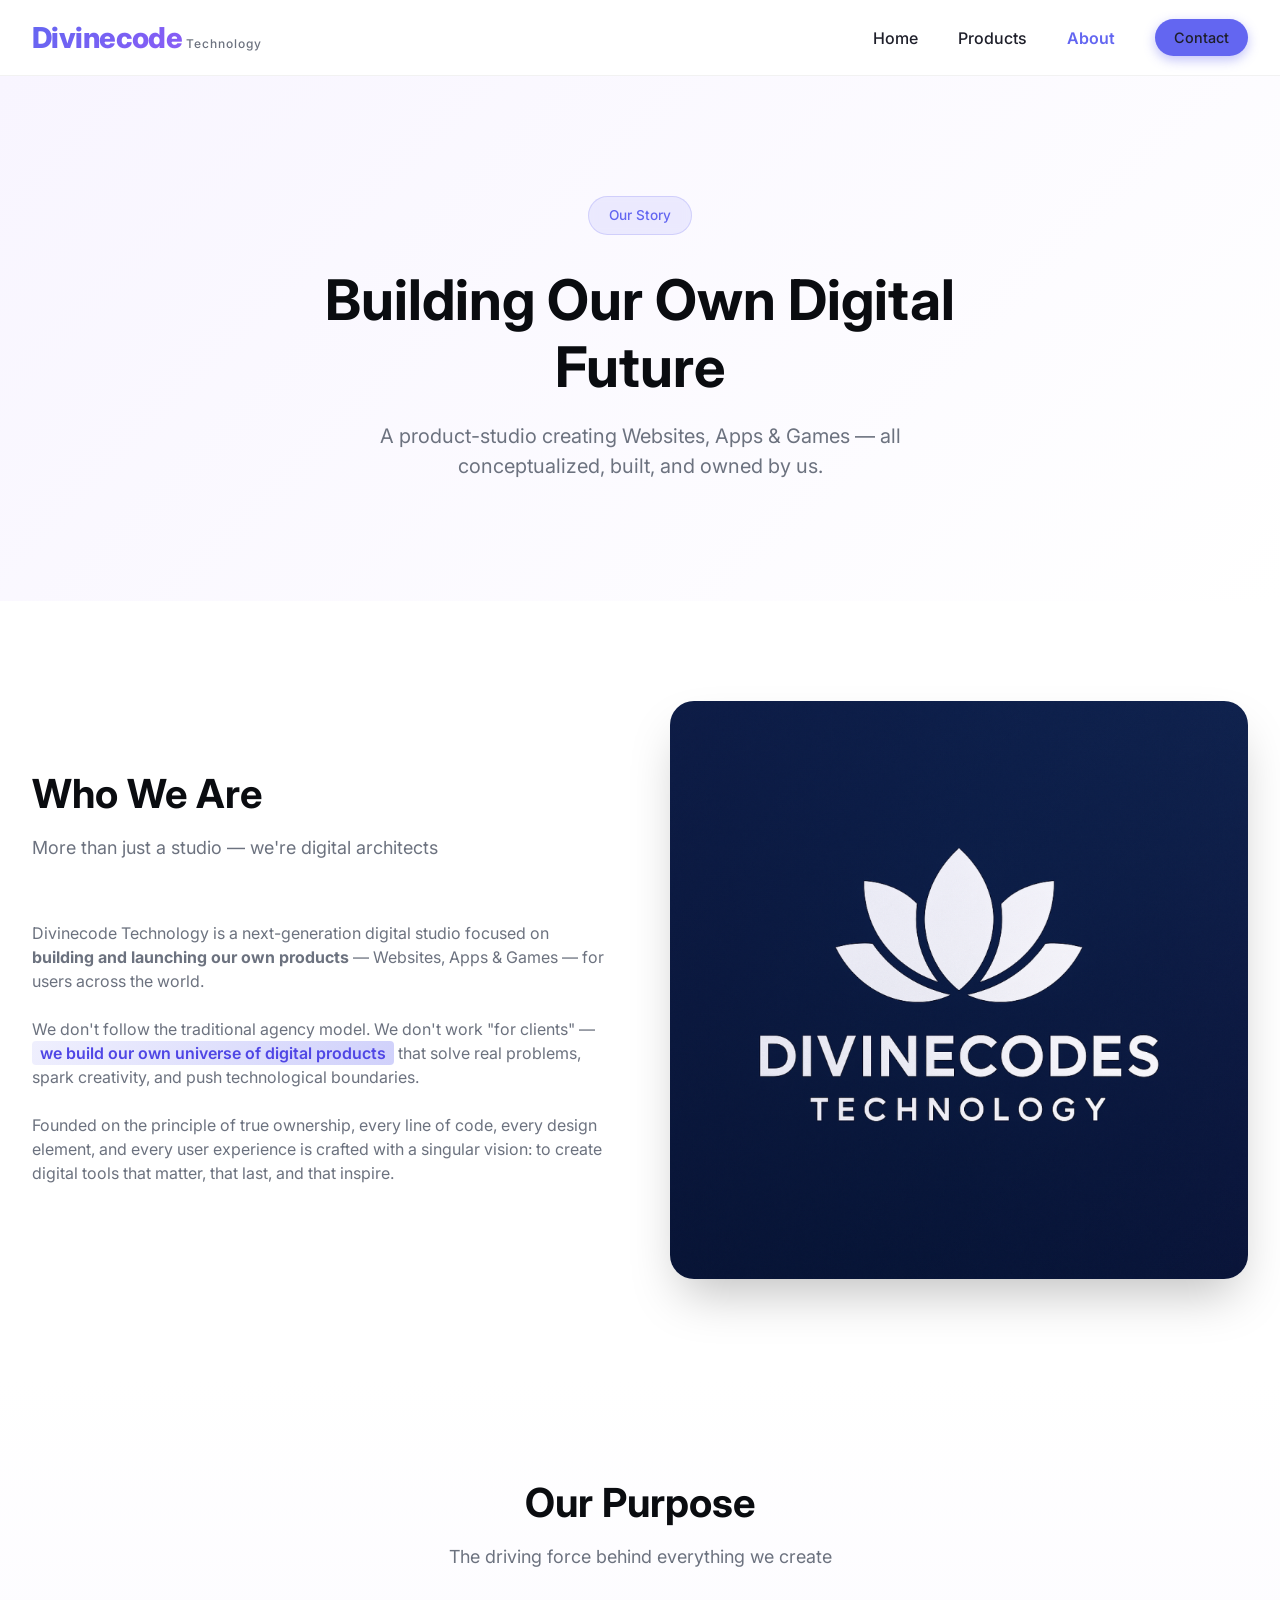
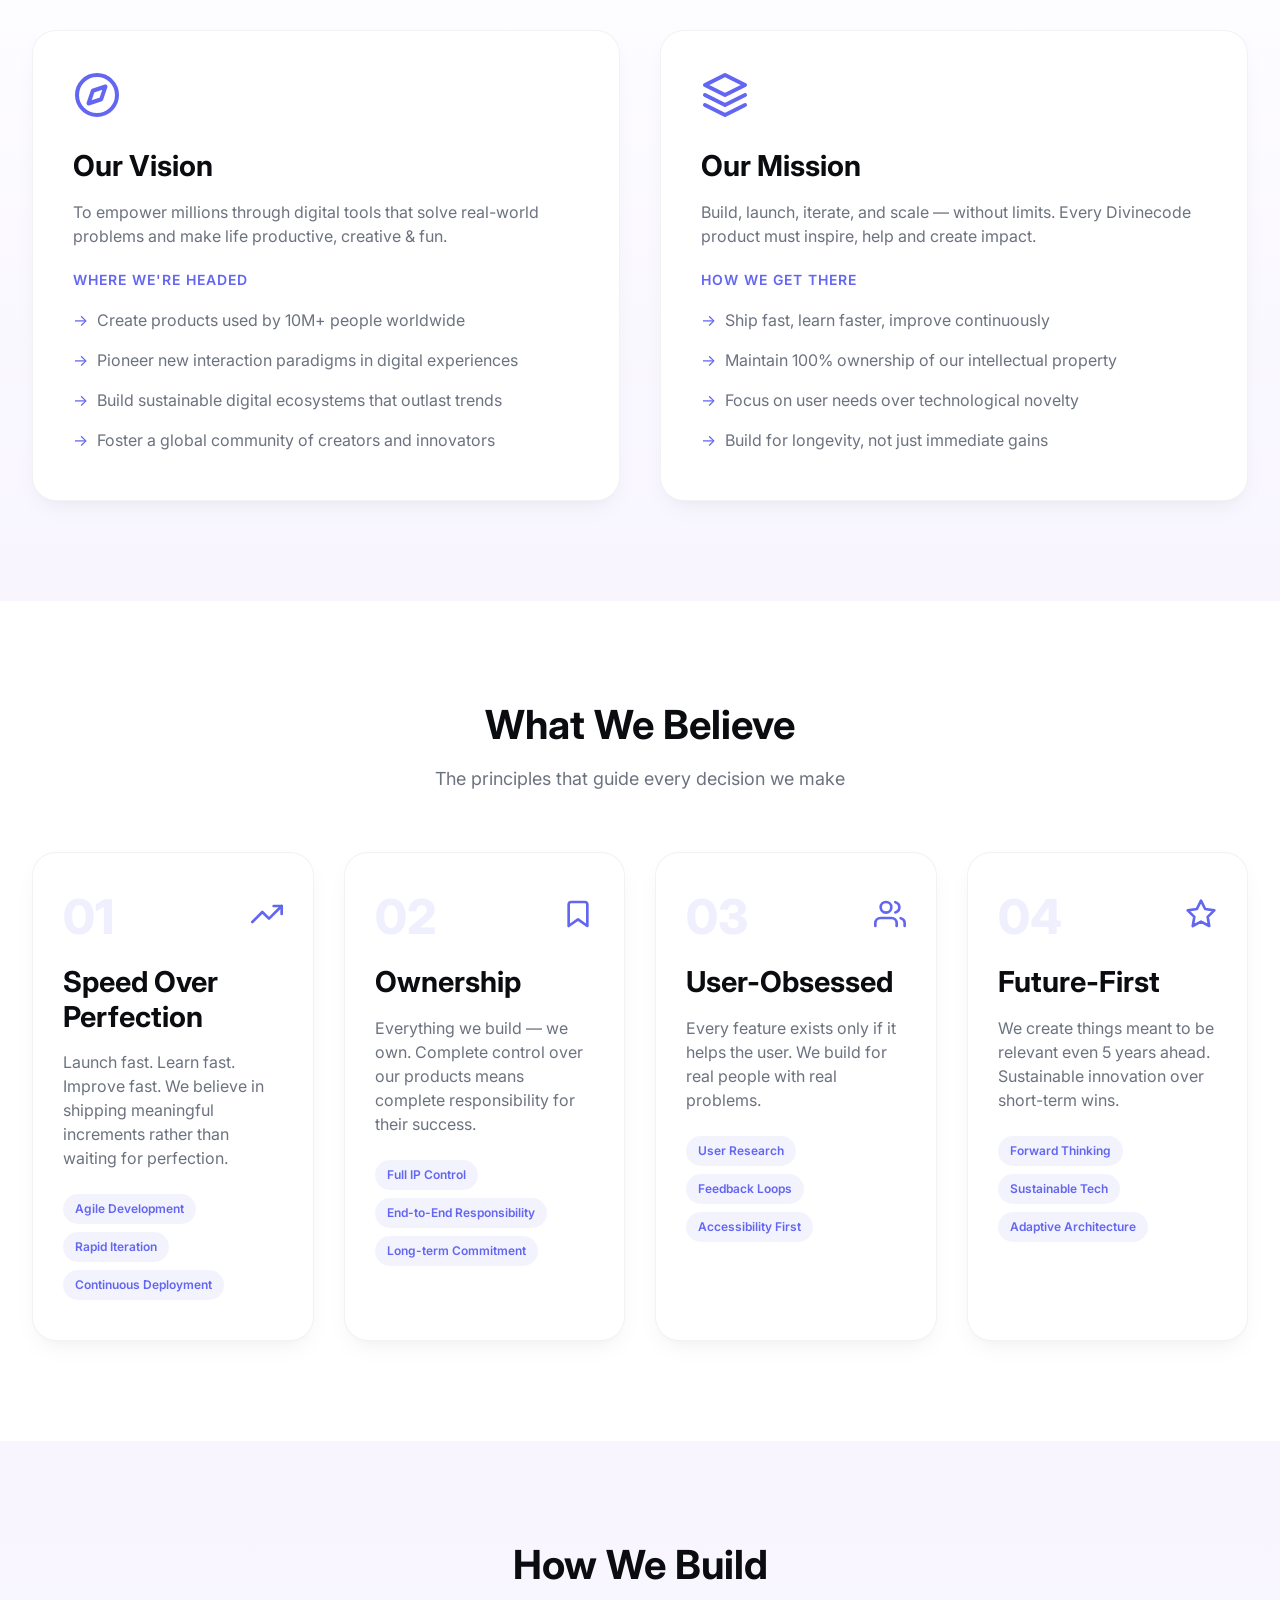
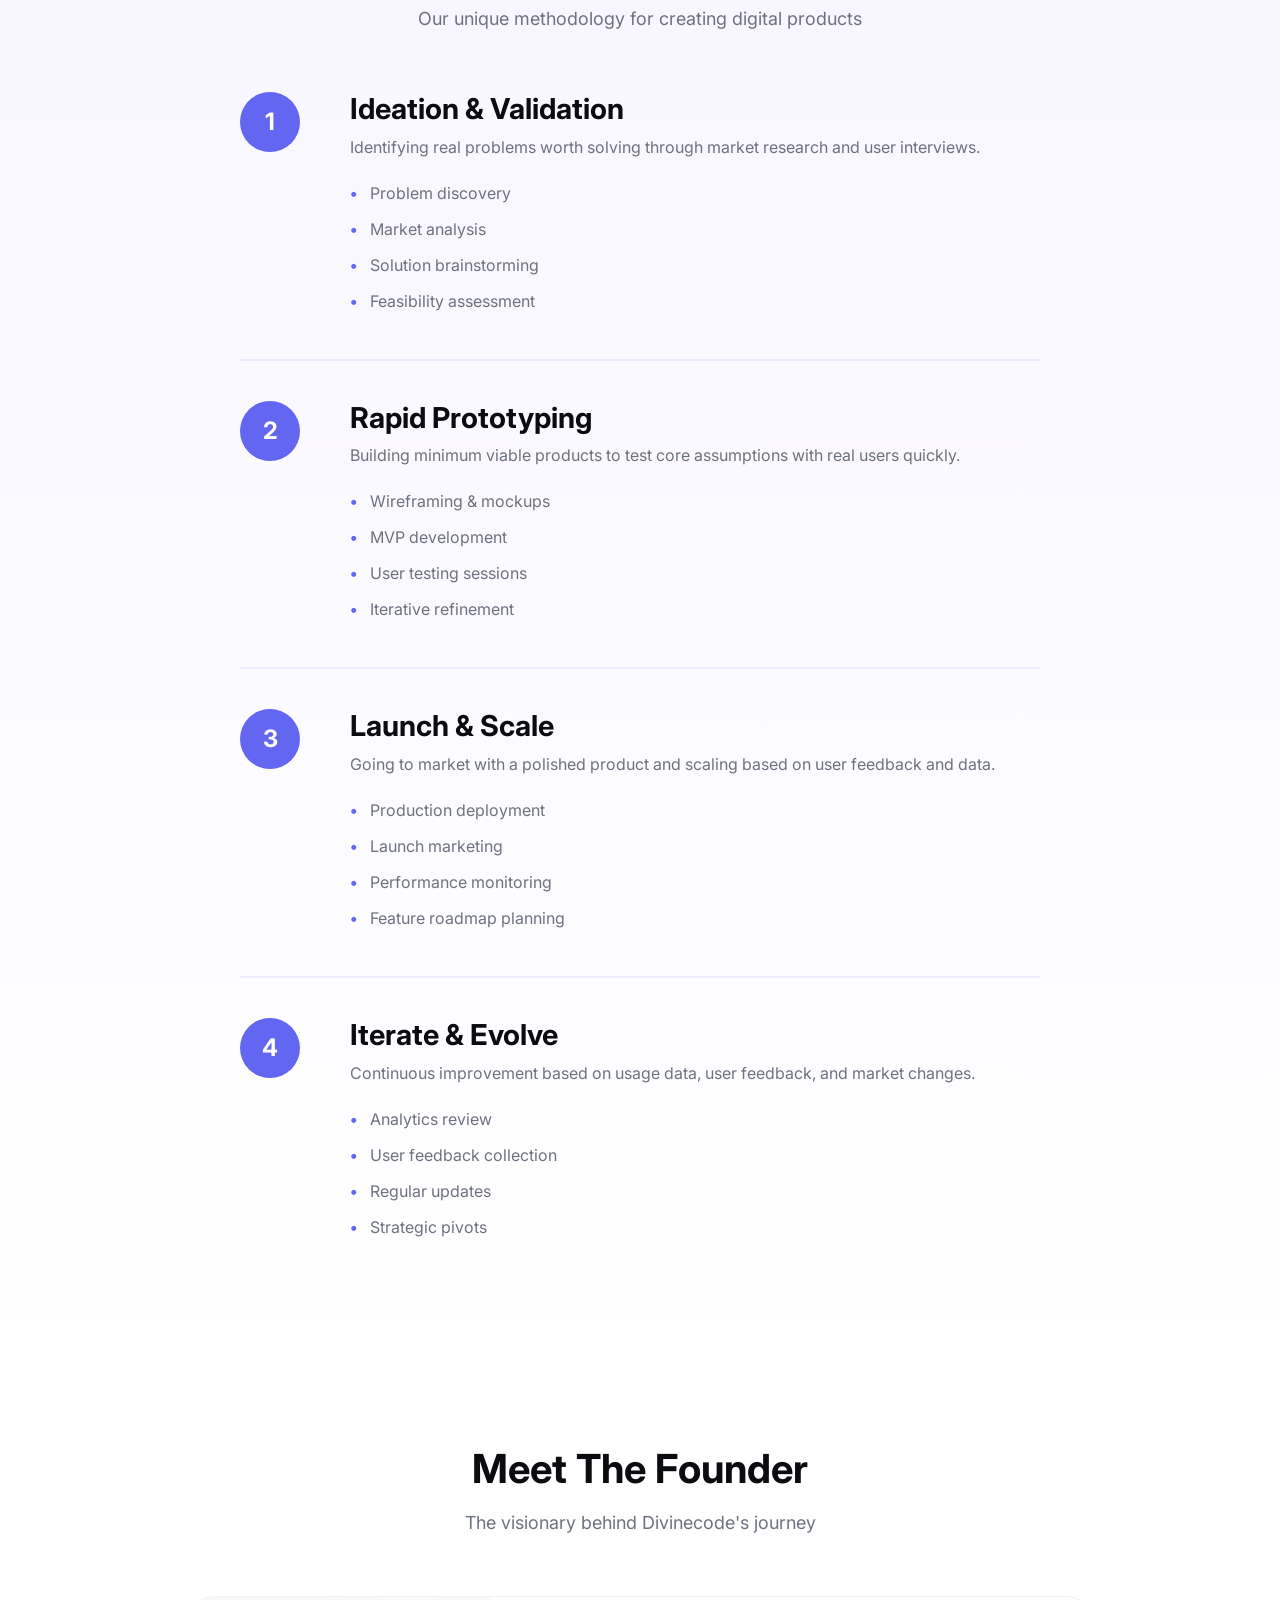
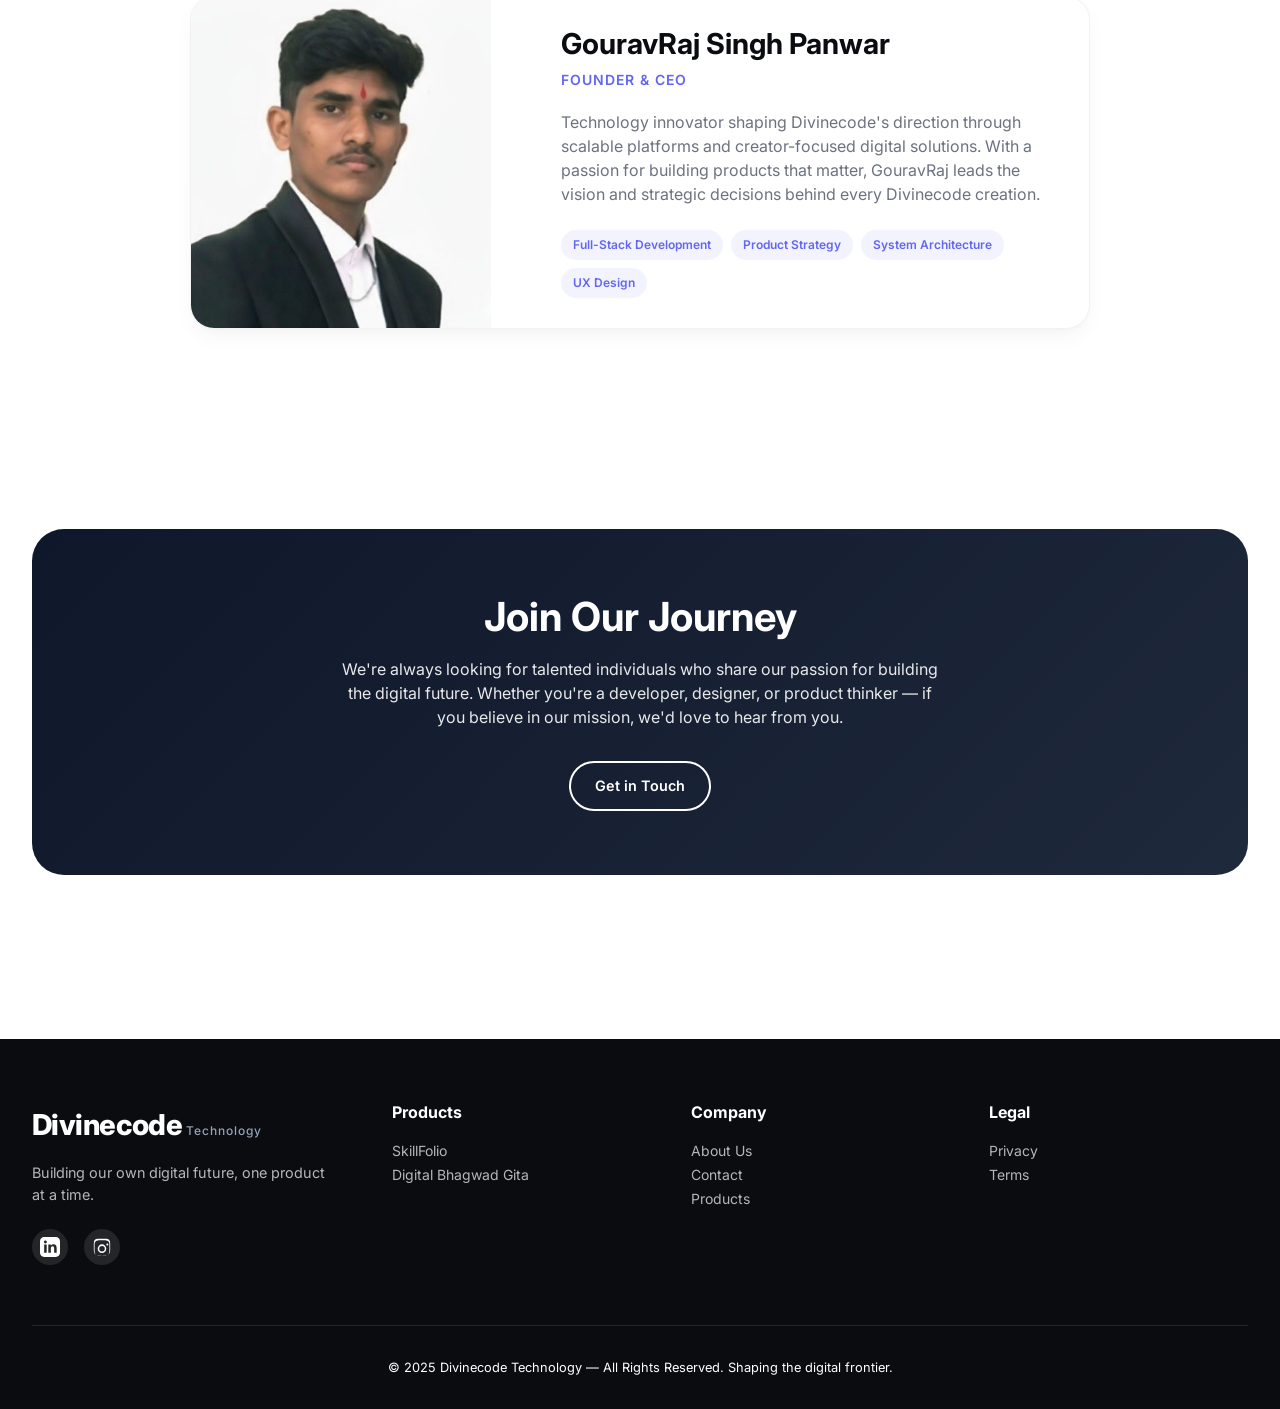
==== about.html @ ae9b4695 "Add files via upload" ====
<!DOCTYPE html>
<html lang="en">

<head>
    <meta charset="UTF-8" />
    <meta name="viewport" content="width=device-width, initial-scale=1.0, viewport-fit=cover" />
    <title>About | Divinecode Technology - Our Story & Vision</title>
    <meta name="description"
        content="Learn about Divinecode Technology - a product studio building the digital future through our own websites, apps, and games.">
    <link rel="preconnect" href="https://fonts.googleapis.com">
    <link rel="preconnect" href="https://fonts.gstatic.com" crossorigin>
    <link rel="icon" type="image/x-icon" href="Divinecodetechnology.ico">
    <link
        href="https://fonts.googleapis.com/css2?family=Inter:opsz,wght@14..32,300;14..32,400;14..32,500;14..32,600;14..32,700;14..32,800&display=swap"
        rel="stylesheet">
    <link rel="stylesheet" href="about.css" />
</head>

<body>
    <header class="header">
        <div class="container">
            <div class="header__inner">
                <a href="index.html" class="logo">
                    <span class="logo__text">Divinecode</span>
                    <span class="logo__tagline">Technology</span>
                </a>
                <nav class="nav">
                    <ul class="nav__list">
                        <li><a href="index.html" class="nav__link">Home</a></li>
                        <li><a href="products.html" class="nav__link">Products</a></li>
                        <li><a href="about.html" class="nav__link nav__link--active">About</a></li>
                        <li><a href="contact.html" class="nav__link btn btn--primary"
                                style="padding: 0.5rem 1.2rem;">Contact</a></li>
                    </ul>
                </nav>
                <button class="mobile-menu-btn" id="mobileMenuBtn" aria-label="Menu">
                    <span></span>
                    <span></span>
                    <span></span>
                </button>
            </div>
        </div>
    </header>

    <div class="mobile-nav" id="mobileNav">
        <ul class="mobile-nav__list">
            <li><a href="index.html" class="mobile-nav__link">Home</a></li>
            <li><a href="products.html" class="mobile-nav__link">Products</a></li>
            <li><a href="about.html" class="mobile-nav__link mobile-nav__link--active">About</a></li>
            <li><a href="contact.html" class="mobile-nav__link">Contact</a></li>
        </ul>
        <div style="margin-top: 2rem;">
            <a href="contact.html" class="btn btn--primary mobile-nav__btn"
                style="width: 100%; justify-content: center;">Get in Touch →</a>
        </div>
    </div>
    <div class="mobile-overlay" id="mobileOverlay"></div>

    <main>
        <section class="page-hero page-hero--about" aria-labelledby="page-hero-heading">
            <div class="container">
                <div class="page-hero__content fade">
                    <div class="page-hero__badge">Our Story</div>
                    <h1 id="page-hero-heading" class="page-hero__title">Building Our Own Digital Future</h1>
                    <p class="page-hero__description">A product-studio creating Websites, Apps & Games — all
                        conceptualized, built, and owned by us.</p>
                </div>
            </div>
        </section>

        <section class="story" aria-labelledby="story-heading">
            <div class="container">
                <div class="story__inner">
                    <div class="story__content fade">
                        <div class="section-header section-header--left">
                            <h2 id="story-heading" class="section-header__title">Who We Are</h2>
                            <p class="section-header__subtitle">More than just a studio — we're digital architects</p>
                        </div>
                        <div class="story__text">
                            <p class="story__paragraph">
                                Divinecode Technology is a next-generation digital studio focused on <strong>building
                                    and launching our own products</strong> — Websites, Apps & Games — for users across
                                the world.
                            </p>
                            <p class="story__paragraph">
                                We don't follow the traditional agency model. We don't work "for clients" —
                                <span class="highlight">we build our own universe of digital products</span> that solve
                                real problems, spark creativity, and push technological boundaries.
                            </p>
                            <p class="story__paragraph">
                                Founded on the principle of true ownership, every line of code, every design element,
                                and every user experience is crafted with a singular vision: to create digital tools
                                that matter, that last, and that inspire.
                            </p>
                        </div>
                    </div>
                    <div class="story__image fade">
                        <div class="story__image-container">
                            <img src="Divinecodetechnology.png" alt="Divinecode team collaboration workspace"
                                loading="lazy">
                            <div class="story__image-overlay"></div>
                        </div>
                    </div>
                </div>
            </div>
        </section>

        <section class="mission-vision" aria-labelledby="mission-vision-heading">
            <div class="container">
                <div class="section-header">
                    <h2 id="mission-vision-heading" class="section-header__title">Our Purpose</h2>
                    <p class="section-header__subtitle">The driving force behind everything we create</p>
                </div>

                <div class="mission-vision__grid fade">
                    <article class="mv-card mv-card--vision" tabindex="0">
                        <div class="mv-card__icon">
                            <svg xmlns="http://www.w3.org/2000/svg" width="48" height="48" viewBox="0 0 24 24"
                                fill="none" stroke="currentColor" stroke-width="2" stroke-linecap="round"
                                stroke-linejoin="round">
                                <circle cx="12" cy="12" r="10"></circle>
                                <polygon points="16.24 7.76 14.12 14.12 7.76 16.24 9.88 9.88 16.24 7.76"></polygon>
                            </svg>
                        </div>
                        <h3 class="mv-card__title">Our Vision</h3>
                        <p class="mv-card__description">To empower millions through digital tools that solve real-world
                            problems and make life productive, creative & fun.</p>
                        <div class="mv-card__details">
                            <h4 class="mv-card__subtitle">Where We're Headed</h4>
                            <ul class="mv-card__list">
                                <li>Create products used by 10M+ people worldwide</li>
                                <li>Pioneer new interaction paradigms in digital experiences</li>
                                <li>Build sustainable digital ecosystems that outlast trends</li>
                                <li>Foster a global community of creators and innovators</li>
                            </ul>
                        </div>
                    </article>

                    <article class="mv-card mv-card--mission" tabindex="0">
                        <div class="mv-card__icon">
                            <svg xmlns="http://www.w3.org/2000/svg" width="48" height="48" viewBox="0 0 24 24"
                                fill="none" stroke="currentColor" stroke-width="2" stroke-linecap="round"
                                stroke-linejoin="round">
                                <path d="M12 2L2 7l10 5 10-5-10-5z"></path>
                                <path d="M2 17l10 5 10-5"></path>
                                <path d="M2 12l10 5 10-5"></path>
                            </svg>
                        </div>
                        <h3 class="mv-card__title">Our Mission</h3>
                        <p class="mv-card__description">Build, launch, iterate, and scale — without limits. Every
                            Divinecode product must inspire, help and create impact.</p>
                        <div class="mv-card__details">
                            <h4 class="mv-card__subtitle">How We Get There</h4>
                            <ul class="mv-card__list">
                                <li>Ship fast, learn faster, improve continuously</li>
                                <li>Maintain 100% ownership of our intellectual property</li>
                                <li>Focus on user needs over technological novelty</li>
                                <li>Build for longevity, not just immediate gains</li>
                            </ul>
                        </div>
                    </article>
                </div>
            </div>
        </section>

        <section class="values" aria-labelledby="values-heading">
            <div class="container">
                <div class="section-header">
                    <h2 id="values-heading" class="section-header__title">What We Believe</h2>
                    <p class="section-header__subtitle">The principles that guide every decision we make</p>
                </div>

                <div class="values__grid fade">
                    <article class="value-card" tabindex="0">
                        <div class="value-card__header">
                            <span class="value-card__number">01</span>
                            <div class="value-card__icon">
                                <svg xmlns="http://www.w3.org/2000/svg" width="32" height="32" viewBox="0 0 24 24"
                                    fill="none" stroke="currentColor" stroke-width="2" stroke-linecap="round"
                                    stroke-linejoin="round">
                                    <polyline points="23 6 13.5 15.5 8.5 10.5 1 18"></polyline>
                                    <polyline points="17 6 23 6 23 12"></polyline>
                                </svg>
                            </div>
                        </div>
                        <h3 class="value-card__title">Speed Over Perfection</h3>
                        <p class="value-card__description">Launch fast. Learn fast. Improve fast. We believe in shipping
                            meaningful increments rather than waiting for perfection.</p>
                        <div class="value-card__pillars">
                            <span class="value-pillar">Agile Development</span>
                            <span class="value-pillar">Rapid Iteration</span>
                            <span class="value-pillar">Continuous Deployment</span>
                        </div>
                    </article>

                    <article class="value-card" tabindex="0">
                        <div class="value-card__header">
                            <span class="value-card__number">02</span>
                            <div class="value-card__icon">
                                <svg xmlns="http://www.w3.org/2000/svg" width="32" height="32" viewBox="0 0 24 24"
                                    fill="none" stroke="currentColor" stroke-width="2" stroke-linecap="round"
                                    stroke-linejoin="round">
                                    <path d="M19 21l-7-5-7 5V5a2 2 0 0 1 2-2h10a2 2 0 0 1 2 2z"></path>
                                </svg>
                            </div>
                        </div>
                        <h3 class="value-card__title">Ownership</h3>
                        <p class="value-card__description">Everything we build — we own. Complete control over our
                            products means complete responsibility for their success.</p>
                        <div class="value-card__pillars">
                            <span class="value-pillar">Full IP Control</span>
                            <span class="value-pillar">End-to-End Responsibility</span>
                            <span class="value-pillar">Long-term Commitment</span>
                        </div>
                    </article>

                    <article class="value-card" tabindex="0">
                        <div class="value-card__header">
                            <span class="value-card__number">03</span>
                            <div class="value-card__icon">
                                <svg xmlns="http://www.w3.org/2000/svg" width="32" height="32" viewBox="0 0 24 24"
                                    fill="none" stroke="currentColor" stroke-width="2" stroke-linecap="round"
                                    stroke-linejoin="round">
                                    <path d="M17 21v-2a4 4 0 0 0-4-4H5a4 4 0 0 0-4 4v2"></path>
                                    <circle cx="9" cy="7" r="4"></circle>
                                    <path d="M23 21v-2a4 4 0 0 0-3-3.87"></path>
                                    <path d="M16 3.13a4 4 0 0 1 0 7.75"></path>
                                </svg>
                            </div>
                        </div>
                        <h3 class="value-card__title">User-Obsessed</h3>
                        <p class="value-card__description">Every feature exists only if it helps the user. We build for
                            real people with real problems.</p>
                        <div class="value-card__pillars">
                            <span class="value-pillar">User Research</span>
                            <span class="value-pillar">Feedback Loops</span>
                            <span class="value-pillar">Accessibility First</span>
                        </div>
                    </article>

                    <article class="value-card" tabindex="0">
                        <div class="value-card__header">
                            <span class="value-card__number">04</span>
                            <div class="value-card__icon">
                                <svg xmlns="http://www.w3.org/2000/svg" width="32" height="32" viewBox="0 0 24 24"
                                    fill="none" stroke="currentColor" stroke-width="2" stroke-linecap="round"
                                    stroke-linejoin="round">
                                    <polygon
                                        points="12 2 15.09 8.26 22 9.27 17 14.14 18.18 21.02 12 17.77 5.82 21.02 7 14.14 2 9.27 8.91 8.26 12 2">
                                    </polygon>
                                </svg>
                            </div>
                        </div>
                        <h3 class="value-card__title">Future-First</h3>
                        <p class="value-card__description">We create things meant to be relevant even 5 years ahead.
                            Sustainable innovation over short-term wins.</p>
                        <div class="value-card__pillars">
                            <span class="value-pillar">Forward Thinking</span>
                            <span class="value-pillar">Sustainable Tech</span>
                            <span class="value-pillar">Adaptive Architecture</span>
                        </div>
                    </article>
                </div>
            </div>
        </section>

        <section class="approach" aria-labelledby="approach-heading">
            <div class="container">
                <div class="section-header">
                    <h2 id="approach-heading" class="section-header__title">How We Build</h2>
                    <p class="section-header__subtitle">Our unique methodology for creating digital products</p>
                </div>

                <div class="approach__timeline fade">
                    <div class="approach__phase">
                        <div class="approach__phase-number">1</div>
                        <div class="approach__phase-content">
                            <h3 class="approach__phase-title">Ideation & Validation</h3>
                            <p class="approach__phase-description">Identifying real problems worth solving through
                                market research and user interviews.</p>
                            <ul class="approach__phase-list">
                                <li>Problem discovery</li>
                                <li>Market analysis</li>
                                <li>Solution brainstorming</li>
                                <li>Feasibility assessment</li>
                            </ul>
                        </div>
                    </div>

                    <div class="approach__phase">
                        <div class="approach__phase-number">2</div>
                        <div class="approach__phase-content">
                            <h3 class="approach__phase-title">Rapid Prototyping</h3>
                            <p class="approach__phase-description">Building minimum viable products to test core
                                assumptions with real users quickly.</p>
                            <ul class="approach__phase-list">
                                <li>Wireframing & mockups</li>
                                <li>MVP development</li>
                                <li>User testing sessions</li>
                                <li>Iterative refinement</li>
                            </ul>
                        </div>
                    </div>

                    <div class="approach__phase">
                        <div class="approach__phase-number">3</div>
                        <div class="approach__phase-content">
                            <h3 class="approach__phase-title">Launch & Scale</h3>
                            <p class="approach__phase-description">Going to market with a polished product and scaling
                                based on user feedback and data.</p>
                            <ul class="approach__phase-list">
                                <li>Production deployment</li>
                                <li>Launch marketing</li>
                                <li>Performance monitoring</li>
                                <li>Feature roadmap planning</li>
                            </ul>
                        </div>
                    </div>

                    <div class="approach__phase">
                        <div class="approach__phase-number">4</div>
                        <div class="approach__phase-content">
                            <h3 class="approach__phase-title">Iterate & Evolve</h3>
                            <p class="approach__phase-description">Continuous improvement based on usage data, user
                                feedback, and market changes.</p>
                            <ul class="approach__phase-list">
                                <li>Analytics review</li>
                                <li>User feedback collection</li>
                                <li>Regular updates</li>
                                <li>Strategic pivots</li>
                            </ul>
                        </div>
                    </div>
                </div>
            </div>
        </section>

        <section class="team-section" aria-labelledby="team-heading">
            <div class="container">
                <div class="section-header">
                    <h2 id="team-heading" class="section-header__title">Meet The Founder</h2>
                    <p class="section-header__subtitle">The visionary behind Divinecode's journey</p>
                </div>

                <div class="team__grid fade">
                    <article class="team-card team-card--founder float" tabindex="0">
                        <div class="team-card__image">
                            <img src="GouravRajSinghPanwar.jpg" alt="GouravRaj Singh Panwar - Founder of Divinecode"
                                loading="lazy">
                            <div class="team-card__overlay">
                                <a href="https://in.linkedin.com/in/gouravraj-singh-panwar" class="team-card__social"
                                    target="_blank">
                                    <svg width="20" height="20" viewBox="0 0 24 24" fill="currentColor">
                                        <path
                                            d="M19 0h-14c-2.761 0-5 2.239-5 5v14c0 2.761 2.239 5 5 5h14c2.761 0 5-2.239 5-5v-14c0-2.761-2.239-5-5-5zm-11 19h-3v-10h3v10zm-1.5-11.268c-.966 0-1.75-.784-1.75-1.75s.784-1.75 1.75-1.75 1.75.784 1.75 1.75-.784 1.75-1.75 1.75zm13.5 11.268h-3v-5.604c0-3.368-4-3.113-4 0v5.604h-3v-10h3v1.604c1.396-2.586 7-2.777 7 2.476v5.92z" />
                                    </svg>
                                </a>
                                <a href="https://www.instagram.com/itz_gouravpanwar" class="team-card__social"
                                    target="_blank">
                                    <svg width="20" height="20" viewBox="0 0 24 24" fill="currentColor">
                                        <path
                                            d="M12 2.163c3.204 0 3.584.012 4.85.07 3.252.148 4.771 1.691 4.919 4.919.058 1.265.069 1.645.069 4.848 0 3.204-.012 3.584-.07 4.85-.148 3.225-1.664 4.771-4.919 4.919-1.266.058-1.644.069-4.85.069-3.204 0-3.584-.012-4.85-.07-3.26-.148-4.771-1.699-4.919-4.919-.058-1.266-.069-1.645-.069-4.85 0-3.204.012-3.584.07-4.85.148-3.227 1.664-4.771 4.919-4.919 1.266-.057 1.645-.069 4.85-.069zm0 1.838c-3.156 0-3.524.012-4.765.069-2.686.123-3.946 1.386-4.069 4.069-.057 1.241-.069 1.609-.069 4.765 0 3.156.012 3.524.069 4.765.123 2.683 1.383 3.946 4.069 4.069 1.241.057 1.609.069 4.765.069 3.156 0 3.524-.012 4.765-.069 2.683-.123 3.946-1.383 4.069-4.069.057-1.241.069-1.609.069-4.765 0-3.156-.012-3.524-.069-4.765-.123-2.683-1.383-3.946-4.069-4.069-1.241-.057-1.609-.069-4.765-.069zm0 4.838a5.162 5.162 0 110 10.324 5.162 5.162 0 010-10.324zm0 1.838a3.324 3.324 0 100 6.648 3.324 3.324 0 000-6.648zm6.406-2.845a1.2 1.2 0 110 2.4 1.2 1.2 0 010-2.4z" />
                                    </svg>
                                </a>
                                <a href="https://devgourav.me" class="team-card__social" target="_blank">
                                    <svg width="20" height="20" viewBox="0 0 24 24" fill="currentColor">
                                        <path
                                            d="M10 2h4a2 2 0 012 2v2h4a2 2 0 012 2v10a2 2 0 01-2 2h-16a2 2 0 01-2-2v-10a2 2 0 012-2h4v-2a2 2 0 012-2zm4 4v-2h-4v2h4z" />
                                    </svg>
                                </a>
                            </div>
                        </div>
                        <div class="team-card__content">
                            <h3 class="team-card__name">GouravRaj Singh Panwar</h3>
                            <p class="team-card__role">Founder & CEO</p>
                            <p class="team-card__bio">Technology innovator shaping Divinecode's direction through
                                scalable platforms and creator-focused digital solutions. With a passion for building
                                products that matter, GouravRaj leads the vision and strategic decisions
                                behind every Divinecode creation.</p>
                            <div class="team-card__expertise">
                                <span class="expertise-tag">Full-Stack Development</span>
                                <span class="expertise-tag">Product Strategy</span>
                                <span class="expertise-tag">System Architecture</span>
                                <span class="expertise-tag">UX Design</span>
                            </div>
                        </div>
                    </article>
                </div>
            </div>
        </section>

        <section class="cta-section fade" aria-labelledby="cta-heading">
            <div class="container">
                <div class="cta cta--about">
                    <div class="cta__content">
                        <h2 id="cta-heading" class="cta__title">Join Our Journey</h2>
                        <p class="cta__text">We're always looking for talented individuals who share our passion for
                            building the digital future. Whether you're a developer, designer, or product thinker — if
                            you believe in our mission, we'd love to hear from you.</p>
                    </div>
                    <div class="cta__actions">
                        <a href="contact.html" class="btn btn--secondary">Get in Touch</a>
                    </div>
                </div>
            </div>
        </section>
    </main>

    <footer class="footer">
        <div class="container">
            <div class="footer__inner">
                <div>
                    <a href="index.html" class="logo">
                        <span class="logo__text"
                            style="color:white; background: none; background-clip: unset; -webkit-background-clip: unset;">Divinecode</span>
                        <span class="logo__tagline" style="color:#94a3b8;">Technology</span>
                    </a>
                    <p style="margin-top: 1rem; font-size: 0.9rem; color: rgba(255,255,255,0.7);">Building our own
                        digital future, one product at a time.</p>
                    <div class="footer__social" style="display: flex; gap: 1rem; margin-top: 1.5rem;">
                        <a href="https://www.linkedin.com/in/divinecodes-technology/" class="footer__social-link"
                            target="_blank" rel="noopener noreferrer" aria-label="LinkedIn">
                            <svg width="20" height="20" viewBox="0 0 24 24" fill="currentColor">
                                <path
                                    d="M19 0h-14c-2.761 0-5 2.239-5 5v14c0 2.761 2.239 5 5 5h14c2.761 0 5-2.239 5-5v-14c0-2.761-2.239-5-5-5zm-11 19h-3v-10h3v10zm-1.5-11.268c-.966 0-1.75-.784-1.75-1.75s.784-1.75 1.75-1.75 1.75.784 1.75 1.75-.784 1.75-1.75 1.75zm13.5 11.268h-3v-5.604c0-3.368-4-3.113-4 0v5.604h-3v-10h3v1.604c1.396-2.586 7-2.777 7 2.476v5.92z" />
                            </svg>
                        </a>
                        <a href="https://www.instagram.com/divinecodetechnology" class="footer__social-link"
                            target="_blank" rel="noopener noreferrer" aria-label="Instagram">
                            <svg width="20" height="20" viewBox="0 0 24 24" fill="currentColor">
                                <path
                                    d="M12 2.163c3.204 0 3.584.012 4.85.07 3.252.148 4.771 1.691 4.919 4.919.058 1.265.069 1.645.069 4.848 0 3.204-.012 3.584-.07 4.85-.148 3.225-1.664 4.771-4.919 4.919-1.266.058-1.644.069-4.85.069-3.204 0-3.584-.012-4.85-.07-3.26-.148-4.771-1.699-4.919-4.919-.058-1.266-.069-1.645-.069-4.85 0-3.204.012-3.584.07-4.85.148-3.227 1.664-4.771 4.919-4.919 1.266-.057 1.645-.069 4.85-.069zm0 1.838c-3.156 0-3.524.012-4.765.069-2.686.123-3.946 1.386-4.069 4.069-.057 1.241-.069 1.609-.069 4.765 0 3.156.012 3.524.069 4.765.123 2.683 1.383 3.946 4.069 4.069 1.241.057 1.609.069 4.765.069 3.156 0 3.524-.012 4.765-.069 2.683-.123 3.946-1.383 4.069-4.069.057-1.241.069-1.609.069-4.765 0-3.156-.012-3.524-.069-4.765-.123-2.683-1.383-3.946-4.069-4.069-1.241-.057-1.609-.069-4.765-.069zm0 4.838a5.162 5.162 0 110 10.324 5.162 5.162 0 010-10.324zm0 1.838a3.324 3.324 0 100 6.648 3.324 3.324 0 000-6.648zm6.406-2.845a1.2 1.2 0 110 2.4 1.2 1.2 0 010-2.4z" />
                            </svg>
                        </a>
                    </div>
                </div>
                <div class="footer__links">
                    <div>
                        <h4 style="color: white;">Products</h4>
                        <ul style="list-style: none; margin-top: 1rem;">
                            <li><a href="https://skillfolio.tech" class="footer__link" target="_blank">SkillFolio</a>
                            </li>
                            <li><a href="https://divinecodestechnology.netlify.app/" class="footer__link">Digital
                                    Bhagwad Gita</a></li>
                        </ul>
                    </div>
                    <div>
                        <h4 style="color: white;">Company</h4>
                        <ul style="list-style: none; margin-top: 1rem;">
                            <li><a href="about.html" class="footer__link">About Us</a></li>
                            <li><a href="contact.html" class="footer__link">Contact</a></li>
                            <li><a href="products.html" class="footer__link">Products</a></li>
                        </ul>
                    </div>
                    <div>
                        <h4 style="color: white;">Legal</h4>
                        <ul style="list-style: none; margin-top: 1rem;">
                            <li><a href="privacy.html" class="footer__link">Privacy</a></li>
                            <li><a href="terms.html" class="footer__link">Terms</a></li>
                        </ul>
                    </div>
                </div>
            </div>
            <div
                style="border-top: 1px solid rgba(255,255,255,0.1); margin-top: 3rem; padding-top: 2rem; text-align: center; font-size: 0.8rem;">
                © 2025 Divinecode Technology — All Rights Reserved. Shaping the digital frontier.
            </div>
        </div>
    </footer>

    <script src="about.js"></script>
</body>

</html>
---- about.css ----
* {
            margin: 0;
            padding: 0;
            box-sizing: border-box;
        }

        :root {
            --primary: #6366f1;
            --primary-light: #8b5cf6;
            --primary-dark: #4f46e5;
            --secondary: #22c55e;
            --accent: #f97316;
            --dark: #0a0c10;
            --gray-dark: #1e1f2a;
            --gray: #6c727f;
            --gray-light: #eef2ff;
            --white: #ffffff;
            --shadow: 0 10px 25px -5px rgba(0, 0, 0, 0.05), 0 8px 10px -6px rgba(0, 0, 0, 0.02);
            --shadow-lg: 0 25px 50px -12px rgba(0, 0, 0, 0.25);
            --border-radius: 12px;
            --border-radius-lg: 1.5rem;
            --transition: all 0.4s cubic-bezier(0.2, 0.9, 0.4, 1.1);
        }

        html {
            scroll-behavior: smooth;
            scroll-padding-top: 80px;
        }

        body {
            font-family: 'Inter', -apple-system, BlinkMacSystemFont, 'Segoe UI', Roboto, Oxygen, Ubuntu, sans-serif;
            background-color: var(--white);
            color: var(--dark);
            line-height: 1.5;
            overflow-x: hidden;
        }

        .container {
            width: 100%;
            max-width: 1280px;
            margin: 0 auto;
            padding: 0 2rem;
        }

        /* ================= TYPOGRAPHY ================= */
        h1,
        h2,
        h3,
        h4,
        h5,
        h6 {
            font-weight: 700;
            line-height: 1.2;
            margin-bottom: 1rem;
        }

        h1 {
            font-size: clamp(2.5rem, 5vw, 3.5rem);
        }

        h2 {
            font-size: clamp(2rem, 4vw, 2.5rem);
        }

        h3 {
            font-size: clamp(1.5rem, 3vw, 1.8rem);
        }

        p {
            margin-bottom: 1rem;
            color: var(--gray);
        }

        a {
            text-decoration: none;
            color: inherit;
            transition: var(--transition);
        }
        .btn {
            display: inline-flex;
            align-items: center;
            justify-content: center;
            gap: 8px;
            padding: 0.75rem 1.5rem;
            border-radius: 2rem;
            font-weight: 600;
            font-size: 0.9rem;
            cursor: pointer;
            border: none;
            transition: var(--transition);
            text-align: center;
        }

        .btn--primary {
            background-color: var(--primary);
            color: var(--white);
            box-shadow: 0 4px 12px rgba(99, 102, 241, 0.4);
        }

        .btn--primary:hover {
            background-color: var(--primary-dark);
            transform: translateY(-2px);
            box-shadow: 0 12px 20px -8px rgba(99, 102, 241, 0.4);
        }

        .btn--secondary {
            background-color: transparent;
            color: var(--primary);
            border: 2px solid var(--primary);
        }

        .btn--secondary:hover {
            background-color: var(--primary);
            color: var(--white);
            transform: translateY(-2px);
        }

        .btn--cta {
            background: var(--white);
            color: var(--primary);
            padding: 0.875rem 2rem;
            font-size: 1rem;
            font-weight: 700;
            border-radius: 2rem;
        }

        .btn--cta:hover {
            background: rgba(255, 255, 255, 0.9);
            transform: translateY(-3px);
            box-shadow: var(--shadow-lg);
        }

        .header {
            position: sticky;
            top: 0;
            z-index: 1000;
            backdrop-filter: blur(16px);
            background: rgba(255, 255, 255, 0.92);
            border-bottom: 1px solid rgba(0, 0, 0, 0.05);
            transition: var(--transition);
        }

        .header__inner {
            display: flex;
            justify-content: space-between;
            align-items: center;
            padding: 1rem 0;
        }

        .logo {
            display: flex;
            align-items: baseline;
            gap: 0.25rem;
            text-decoration: none;
        }

        .logo__text {
            font-size: 1.8rem;
            font-weight: 800;
            background: linear-gradient(135deg, var(--primary), #8b5cf6);
            -webkit-background-clip: text;
            background-clip: text;
            color: transparent;
            letter-spacing: -0.02em;
        }

        .logo__tagline {
            font-size: 0.75rem;
            font-weight: 500;
            color: var(--gray);
            letter-spacing: 1px;
        }

        .nav__list {
            display: flex;
            gap: 2.5rem;
            list-style: none;
            align-items: center;
        }

        .nav__link {
            text-decoration: none;
            font-weight: 500;
            color: var(--gray-dark);
            transition: var(--transition);
            position: relative;
        }

        .nav__link:hover {
            color: var(--primary);
        }

        .nav__link--active {
            color: var(--primary);
            font-weight: 600;
        }

        .mobile-menu-btn {
            display: none;
            background: none;
            border: none;
            cursor: pointer;
            width: 2.5rem;
            height: 2.5rem;
            position: relative;
            z-index: 1001;
            border-radius: 0.75rem;
            transition: var(--transition);
        }

        .mobile-menu-btn span {
            display: block;
            position: absolute;
            height: 2.5px;
            width: 1.5rem;
            background: var(--gray-dark);
            border-radius: 4px;
            left: 0.5rem;
            transition: all 0.3s ease;
        }

        .mobile-menu-btn span:nth-child(1) {
            top: 0.75rem;
        }

        .mobile-menu-btn span:nth-child(2) {
            top: 1.2rem;
        }

        .mobile-menu-btn span:nth-child(3) {
            top: 1.65rem;
        }

        .mobile-menu-btn.active span:nth-child(1) {
            transform: rotate(45deg);
            top: 1.2rem;
            background: var(--primary);
        }

        .mobile-menu-btn.active span:nth-child(2) {
            opacity: 0;
            transform: translateX(-8px);
        }

        .mobile-menu-btn.active span:nth-child(3) {
            transform: rotate(-45deg);
            top: 1.2rem;
            background: var(--primary);
        }

        .mobile-nav {
            position: fixed;
            top: 0;
            right: -100%;
            width: 80%;
            max-width: 320px;
            height: 100vh;
            background: rgba(255, 255, 255, 0.98);
            backdrop-filter: blur(20px);
            box-shadow: -8px 0 30px rgba(0, 0, 0, 0.1);
            z-index: 1000;
            padding: 6rem 2rem 2rem;
            transition: right 0.4s cubic-bezier(0.2, 0.9, 0.4, 1.1);
            display: flex;
            flex-direction: column;
            border-left: 1px solid rgba(99, 102, 241, 0.2);
        }

        .mobile-nav.open {
            right: 0;
        }

        .mobile-nav__list {
            list-style: none;
            display: flex;
            flex-direction: column;
            gap: 1.5rem;
        }

        .mobile-nav__link {
            text-decoration: none;
            font-size: 1.4rem;
            font-weight: 600;
            color: var(--gray-dark);
            padding: 0.5rem 0;
            display: inline-block;
            transition: var(--transition);
            border-bottom: 2px solid transparent;
        }

        .mobile-nav__link:hover,
        .mobile-nav__link--active {
            color: var(--primary);
            border-bottom-color: var(--primary);
            transform: translateX(6px);
        }

        .mobile-nav__btn {
            margin-top: 2rem;
            display: inline-block;
            text-align: center;
        }

        .mobile-overlay {
            position: fixed;
            top: 0;
            left: 0;
            width: 100%;
            height: 100%;
            background: rgba(0, 0, 0, 0.4);
            backdrop-filter: blur(4px);
            z-index: 999;
            opacity: 0;
            visibility: hidden;
            transition: all 0.3s ease;
        }

        .mobile-overlay.active {
            opacity: 1;
            visibility: visible;
        }

        @media (max-width: 768px) {
            .nav__list {
                display: none;
            }

            .mobile-menu-btn {
                display: block;
            }

            .container {
                padding: 0 1.5rem;
            }

            .header__inner {
                padding: 0.8rem 0;
            }
        }

        .page-hero {
            padding: 120px 0 80px;
            background: linear-gradient(135deg, #f8f5ff 0%, #fff 100%);
            position: relative;
            overflow: hidden;
        }

        .page-hero__content {
            text-align: center;
            max-width: 800px;
            margin: 0 auto;
            position: relative;
            z-index: 2;
        }

        .page-hero__badge {
            display: inline-block;
            background: rgba(99, 102, 241, 0.1);
            backdrop-filter: blur(4px);
            padding: 0.5rem 1.25rem;
            border-radius: 2rem;
            font-size: 0.85rem;
            font-weight: 500;
            color: var(--primary);
            margin-bottom: 2rem;
            border: 1px solid rgba(99, 102, 241, 0.2);
        }

        .page-hero__title {
            margin-bottom: 20px;
        }

        .page-hero__description {
            font-size: 1.25rem;
            margin-bottom: 40px;
            color: var(--gray);
            max-width: 600px;
            margin-left: auto;
            margin-right: auto;
        }

        .section-header {
            text-align: center;
            margin-bottom: 60px;
        }

        .section-header--left {
            text-align: left;
        }

        .section-header__title {
            margin-bottom: 16px;
        }

        .section-header__subtitle {
            font-size: 1.125rem;
            max-width: 600px;
            margin: 0 auto;
            color: var(--gray);
        }

        .section-header--left .section-header__subtitle {
            margin-left: 0;
        }

        .story {
            padding: 100px 0;
        }

        .story__inner {
            display: grid;
            grid-template-columns: 1fr 1fr;
            gap: 60px;
            align-items: center;
        }

        .story__text {
            font-size: 1rem;
        }

        .story__paragraph {
            margin-bottom: 24px;
            color: var(--gray);
        }

        .highlight {
            background: linear-gradient(120deg, rgba(99, 102, 241, 0.1) 0%, rgba(99, 102, 241, 0.3) 100%);
            padding: 2px 8px;
            border-radius: 4px;
            font-weight: 600;
            color: var(--primary-dark);
        }

        .story__image-container {
            position: relative;
            border-radius: var(--border-radius-lg);
            overflow: hidden;
            box-shadow: var(--shadow-lg);
        }

        .story__image-container img {
            width: 100%;
            height: auto;
            display: block;
            transition: transform 0.6s ease;
        }

        .story__image-container:hover img {
            transform: scale(1.05);
        }

        .story__image-overlay {
            position: absolute;
            top: 0;
            left: 0;
            right: 0;
            bottom: 0;
            background: linear-gradient(to bottom right, rgba(99, 102, 241, 0.1), transparent);
        }

        .mission-vision {
            padding: 100px 0;
            background: linear-gradient(to bottom, var(--white) 0%, #f8f5ff 100%);
        }

        .mission-vision__grid {
            display: grid;
            grid-template-columns: repeat(auto-fit, minmax(350px, 1fr));
            gap: 40px;
        }

        .mv-card {
            background: var(--white);
            border-radius: var(--border-radius-lg);
            padding: 40px;
            box-shadow: var(--shadow);
            transition: var(--transition);
            border: 1px solid rgba(0, 0, 0, 0.05);
        }

        .mv-card:hover {
            transform: translateY(-10px);
            box-shadow: var(--shadow-lg);
            border-color: var(--primary);
        }

        .mv-card__icon {
            margin-bottom: 24px;
            color: var(--primary);
        }

        .mv-card__title {
            margin-bottom: 16px;
            color: var(--dark);
        }

        .mv-card__description {
            font-size: 1rem;
            margin-bottom: 24px;
            color: var(--gray);
        }

        .mv-card__subtitle {
            font-size: 0.875rem;
            color: var(--primary);
            margin-bottom: 12px;
            font-weight: 600;
            text-transform: uppercase;
            letter-spacing: 1px;
        }

        .mv-card__list {
            list-style: none;
        }

        .mv-card__list li {
            padding: 8px 0;
            padding-left: 24px;
            position: relative;
            color: var(--gray);
        }

        .mv-card__list li::before {
            content: "→";
            position: absolute;
            left: 0;
            color: var(--primary);
        }

        .values {
            padding: 100px 0;
        }

        .values__grid {
            display: grid;
            grid-template-columns: repeat(auto-fit, minmax(280px, 1fr));
            gap: 30px;
        }

        .value-card {
            background: var(--white);
            border-radius: var(--border-radius-lg);
            padding: 40px 30px;
            box-shadow: var(--shadow);
            transition: var(--transition);
            border: 1px solid rgba(0, 0, 0, 0.05);
        }

        .value-card:hover {
            transform: translateY(-10px);
            box-shadow: var(--shadow-lg);
            border-color: var(--primary);
        }

        .value-card__header {
            display: flex;
            justify-content: space-between;
            align-items: center;
            margin-bottom: 24px;
        }

        .value-card__number {
            font-size: 48px;
            font-weight: 800;
            color: rgba(99, 102, 241, 0.1);
            line-height: 1;
        }

        .value-card__icon {
            color: var(--primary);
        }

        .value-card__title {
            margin-bottom: 16px;
            color: var(--dark);
        }

        .value-card__description {
            margin-bottom: 24px;
            color: var(--gray);
        }

        .value-card__pillars {
            display: flex;
            flex-wrap: wrap;
            gap: 8px;
        }

        .value-pillar {
            display: inline-block;
            padding: 6px 12px;
            background: rgba(99, 102, 241, 0.08);
            color: var(--primary);
            border-radius: 20px;
            font-size: 0.75rem;
            font-weight: 600;
        }

        .approach {
            padding: 100px 0;
            background: linear-gradient(to bottom, #f8f5ff 0%, var(--white) 100%);
        }

        .approach__timeline {
            max-width: 800px;
            margin: 0 auto;
        }

        .approach__phase {
            display: grid;
            grid-template-columns: 80px 1fr;
            gap: 30px;
            margin-bottom: 40px;
            padding-bottom: 40px;
            border-bottom: 2px solid rgba(99, 102, 241, 0.1);
            position: relative;
        }

        .approach__phase:last-child {
            border-bottom: none;
            margin-bottom: 0;
            padding-bottom: 0;
        }

        .approach__phase-number {
            width: 60px;
            height: 60px;
            background: var(--primary);
            color: var(--white);
            border-radius: 50%;
            display: flex;
            align-items: center;
            justify-content: center;
            font-size: 24px;
            font-weight: 700;
            position: relative;
            z-index: 2;
        }

        .approach__phase-title {
            color: var(--dark);
            margin-bottom: 8px;
        }

        .approach__phase-description {
            margin-bottom: 16px;
            color: var(--gray);
        }

        .approach__phase-list {
            list-style: none;
        }

        .approach__phase-list li {
            padding: 6px 0;
            padding-left: 20px;
            position: relative;
            color: var(--gray);
        }

        .approach__phase-list li::before {
            content: "•";
            position: absolute;
            left: 0;
            color: var(--primary);
            font-weight: bold;
        }

        .team-section {
            padding: 100px 0;
        }

        .team__grid {
            max-width: 900px;
            margin: 0 auto;
        }

        .team-card {
            background: var(--white);
            border-radius: var(--border-radius-lg);
            overflow: hidden;
            box-shadow: var(--shadow);
            transition: var(--transition);
            border: 1px solid rgba(0, 0, 0, 0.05);
        }

        .team-card:hover {
            transform: translateY(-10px);
            box-shadow: var(--shadow-lg);
            border-color: var(--primary);
        }

        .team-card--founder {
            display: grid;
            grid-template-columns: 300px 1fr;
            gap: 40px;
        }

        .team-card__image {
            position: relative;
            overflow: hidden;
        }

        .team-card__image img {
            width: 100%;
            height: 100%;
            object-fit: cover;
            transition: transform 0.6s ease;
        }

        .team-card:hover .team-card__image img {
            transform: scale(1.05);
        }

        .team-card__overlay {
            position: absolute;
            top: 0;
            left: 0;
            right: 0;
            bottom: 0;
            background: rgba(99, 102, 241, 0.8);
            display: flex;
            align-items: center;
            justify-content: center;
            gap: 20px;
            opacity: 0;
            transition: opacity 0.3s ease;
        }

        .team-card:hover .team-card__overlay {
            opacity: 1;
        }

        .team-card__social {
            width: 40px;
            height: 40px;
            background: var(--white);
            color: var(--primary);
            border-radius: 50%;
            display: flex;
            align-items: center;
            justify-content: center;
            font-weight: 600;
            text-decoration: none;
            transition: var(--transition);
        }

        .team-card__social:hover {
            background: var(--primary);
            color: var(--white);
            transform: scale(1.05);
        }

        .team-card__content {
            padding: 30px;
        }

        .team-card__name {
            color: var(--dark);
            margin-bottom: 8px;
        }

        .team-card__role {
            color: var(--primary);
            font-weight: 600;
            margin-bottom: 20px;
            text-transform: uppercase;
            letter-spacing: 1px;
            font-size: 0.875rem;
        }

        .team-card__bio {
            margin-bottom: 24px;
            color: var(--gray);
        }

        .team-card__expertise {
            display: flex;
            flex-wrap: wrap;
            gap: 8px;
        }

        .expertise-tag {
            display: inline-block;
            padding: 6px 12px;
            background: rgba(99, 102, 241, 0.08);
            color: var(--primary);
            border-radius: 20px;
            font-size: 0.75rem;
            font-weight: 600;
        }

        .cta-section {
            padding: 100px 0;
        }

        .cta {
            background: linear-gradient(135deg, #0f172a 0%, #1e293b 100%);
            border-radius: 2rem;
            padding: 4rem;
            color: var(--white);
            text-align: center;
        }

        .cta__title {
            color: var(--white);
            margin-bottom: 16px;
        }

        .cta__text {
            max-width: 600px;
            margin: 0 auto 32px;
            color: rgba(255, 255, 255, 0.9);
        }

        .cta__actions {
            display: flex;
            justify-content: center;
            gap: 16px;
            flex-wrap: wrap;
        }

        .cta--about .btn--secondary {
            background: transparent;
            border-color: var(--white);
            color: var(--white);
        }

        .cta--about .btn--secondary:hover {
            background: var(--white);
            color: var(--primary);
        }

        .footer {
            background: var(--dark);
            color: var(--white);
            padding: 4rem 0 2rem;
            margin-top: 4rem;
        }

        .footer__inner {
            display: grid;
            grid-template-columns: 300px 1fr;
            gap: 60px;
            margin-bottom: 60px;
        }

        .footer__tagline {
            margin: 16px 0 24px;
            color: rgba(255, 255, 255, 0.7);
            font-size: 0.9rem;
        }

        .footer__social {
            display: flex;
            gap: 12px;
        }

        .footer__social-link {
            width: 36px;
            height: 36px;
            background: rgba(255, 255, 255, 0.1);
            border-radius: 50%;
            display: flex;
            align-items: center;
            justify-content: center;
            transition: var(--transition);
            text-decoration: none;
            color: var(--white);
        }

        .footer__social-link:hover {
            background: var(--primary);
            transform: translateY(-3px);
        }

        .footer__links {
            display: grid;
            grid-template-columns: repeat(3, 1fr);
            gap: 40px;
        }

        .footer__heading {
            font-size: 1.125rem;
            margin-bottom: 1.25rem;
            color: var(--white);
        }

        .footer__list {
            list-style: none;
        }

        .footer__list li {
            margin-bottom: 12px;
        }

        .footer__link {
            color: rgba(255, 255, 255, 0.7);
            font-size: 0.875rem;
            transition: var(--transition);
            text-decoration: none;
        }

        .footer__link:hover {
            color: var(--primary);
        }

        .footer__bottom {
            padding-top: 2rem;
            border-top: 1px solid rgba(255, 255, 255, 0.1);
            display: flex;
            justify-content: space-between;
            align-items: center;
            flex-wrap: wrap;
            gap: 20px;
        }

        .footer__copyright {
            color: rgba(255, 255, 255, 0.7);
            font-size: 0.8rem;
        }

        .footer__legal {
            display: flex;
            gap: 24px;
        }

        .footer__legal-link {
            color: rgba(255, 255, 255, 0.7);
            font-size: 0.8rem;
            text-decoration: none;
        }

        .footer__legal-link:hover {
            color: var(--primary);
        }
        @keyframes float {

            0%,
            100% {
                transform: translateY(0);
            }

            50% {
                transform: translateY(-20px);
            }
        }

        .fade {
            opacity: 0;
            transform: translateY(30px);
            transition: opacity 0.8s ease, transform 0.8s ease;
        }

        .fade.show {
            opacity: 1;
            transform: translateY(0);
        }

        .float {
            animation: float 6s ease-in-out infinite;
        }

        @media (max-width: 1024px) {

            .story__inner,
            .mission-vision__grid,
            .footer__inner {
                grid-template-columns: 1fr;
                gap: 40px;
            }

            .footer__links {
                grid-template-columns: repeat(2, 1fr);
            }
        }

        @media (max-width: 768px) {
            .values__grid {
                grid-template-columns: 1fr;
            }

            .approach__phase {
                grid-template-columns: 1fr;
                gap: 20px;
            }

            .approach__phase-number {
                width: 50px;
                height: 50px;
                font-size: 20px;
            }

            .team-card--founder {
                grid-template-columns: 1fr;
                gap: 0;
            }

            .cta {
                padding: 2rem 1.5rem;
            }

            .footer__links {
                grid-template-columns: 1fr;
                gap: 30px;
            }

            .footer__bottom {
                flex-direction: column;
                text-align: center;
            }
        }
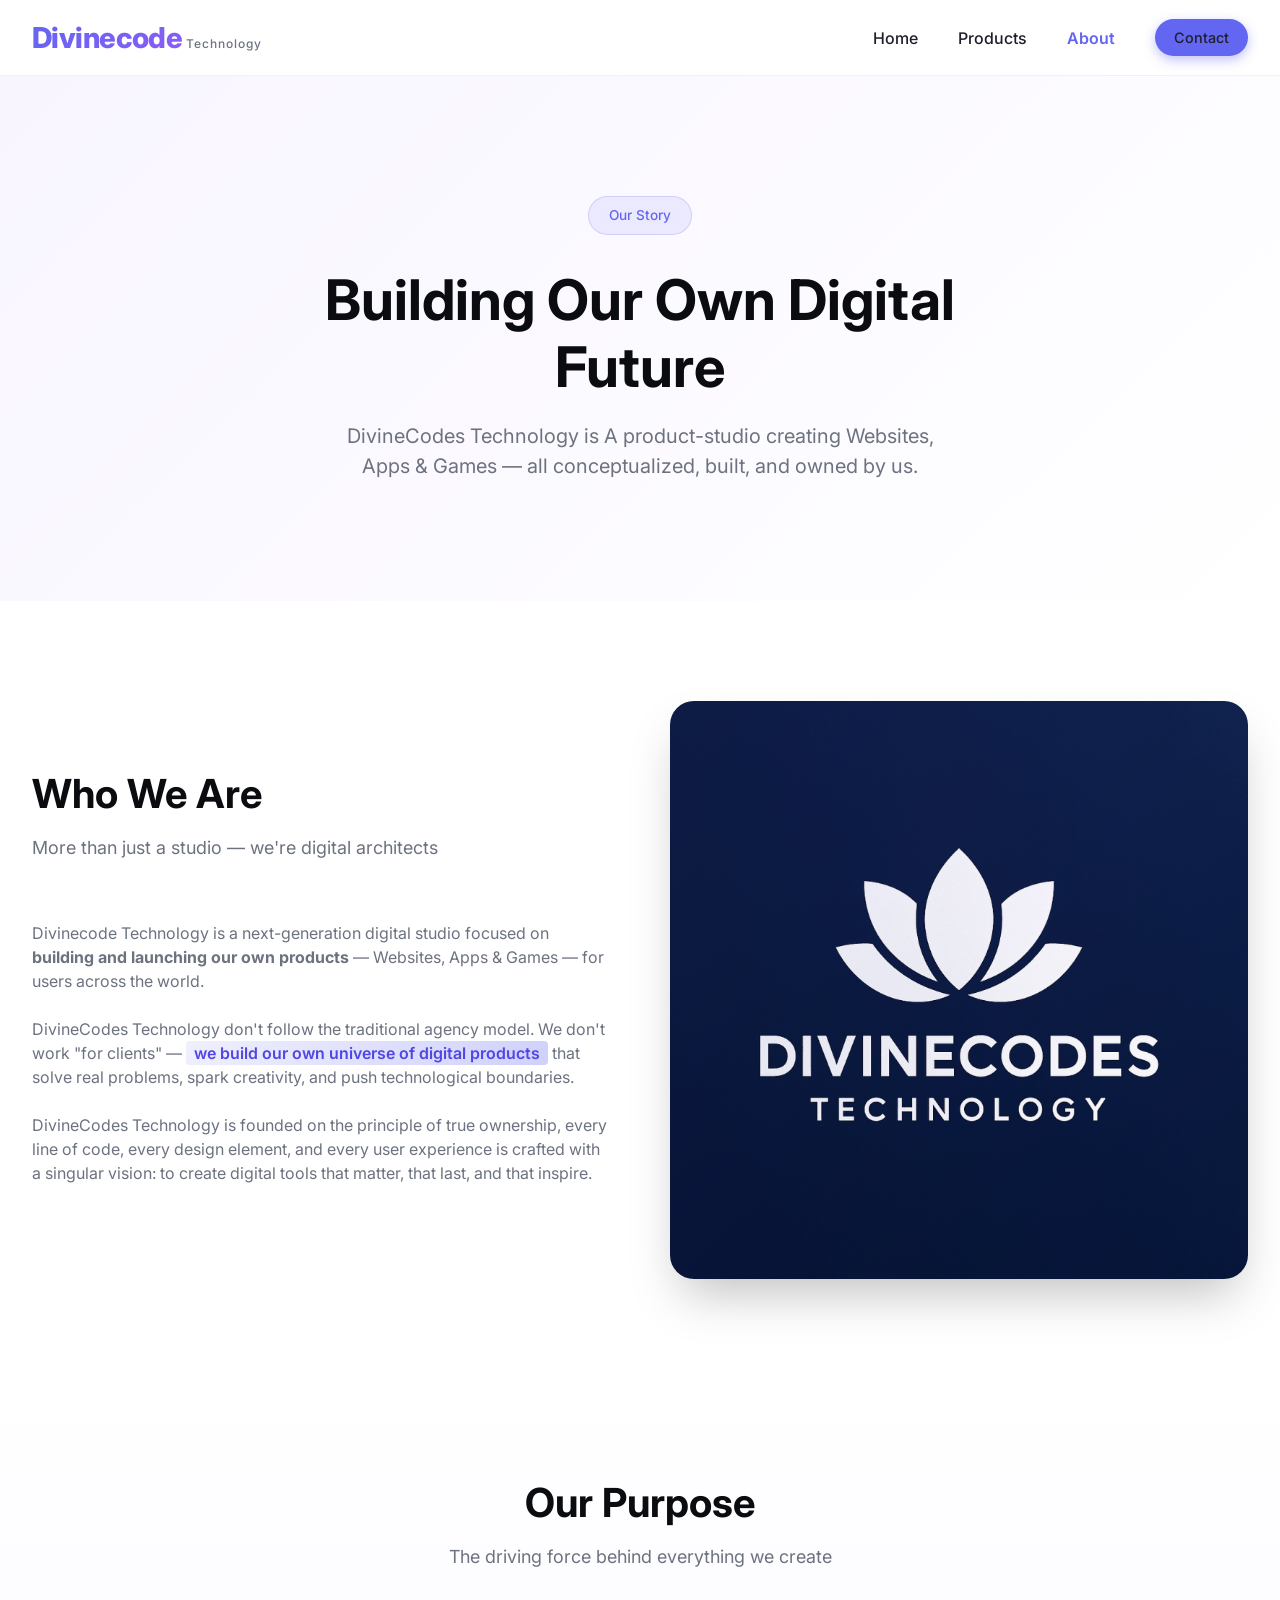
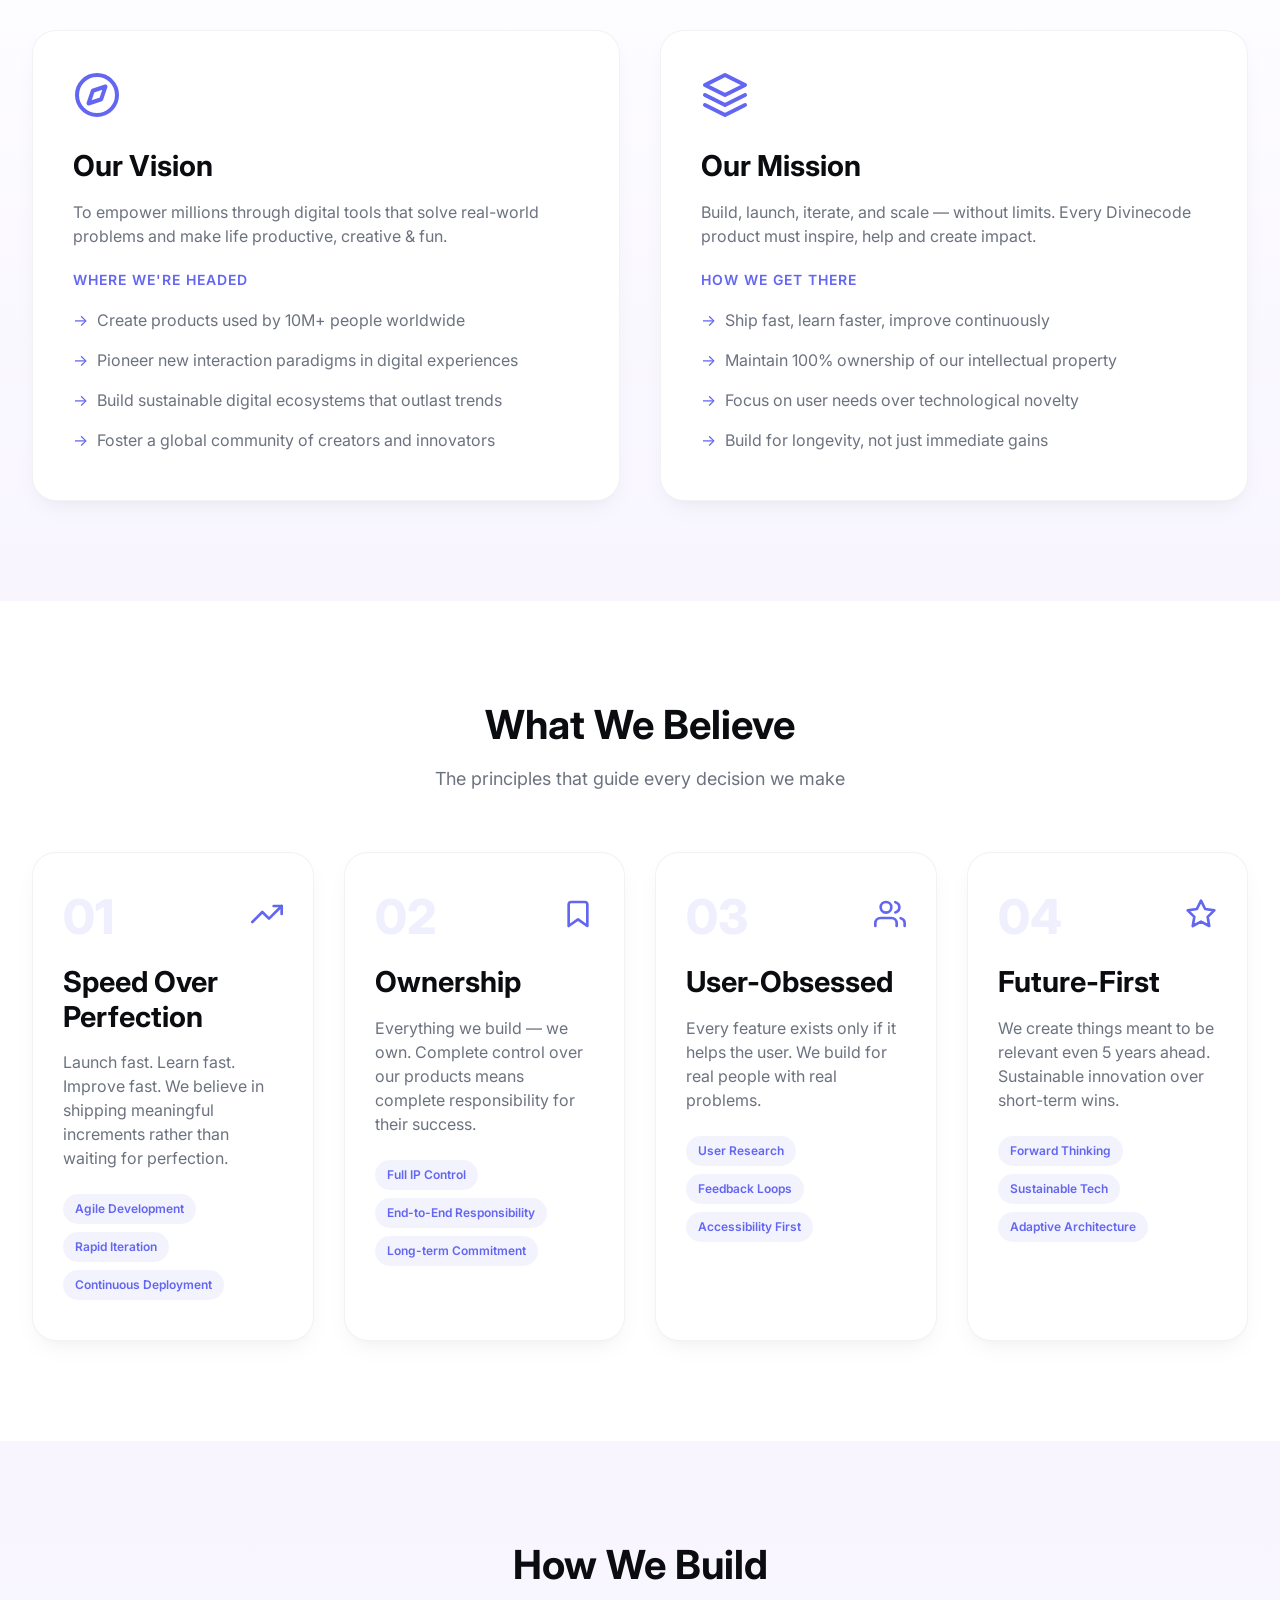
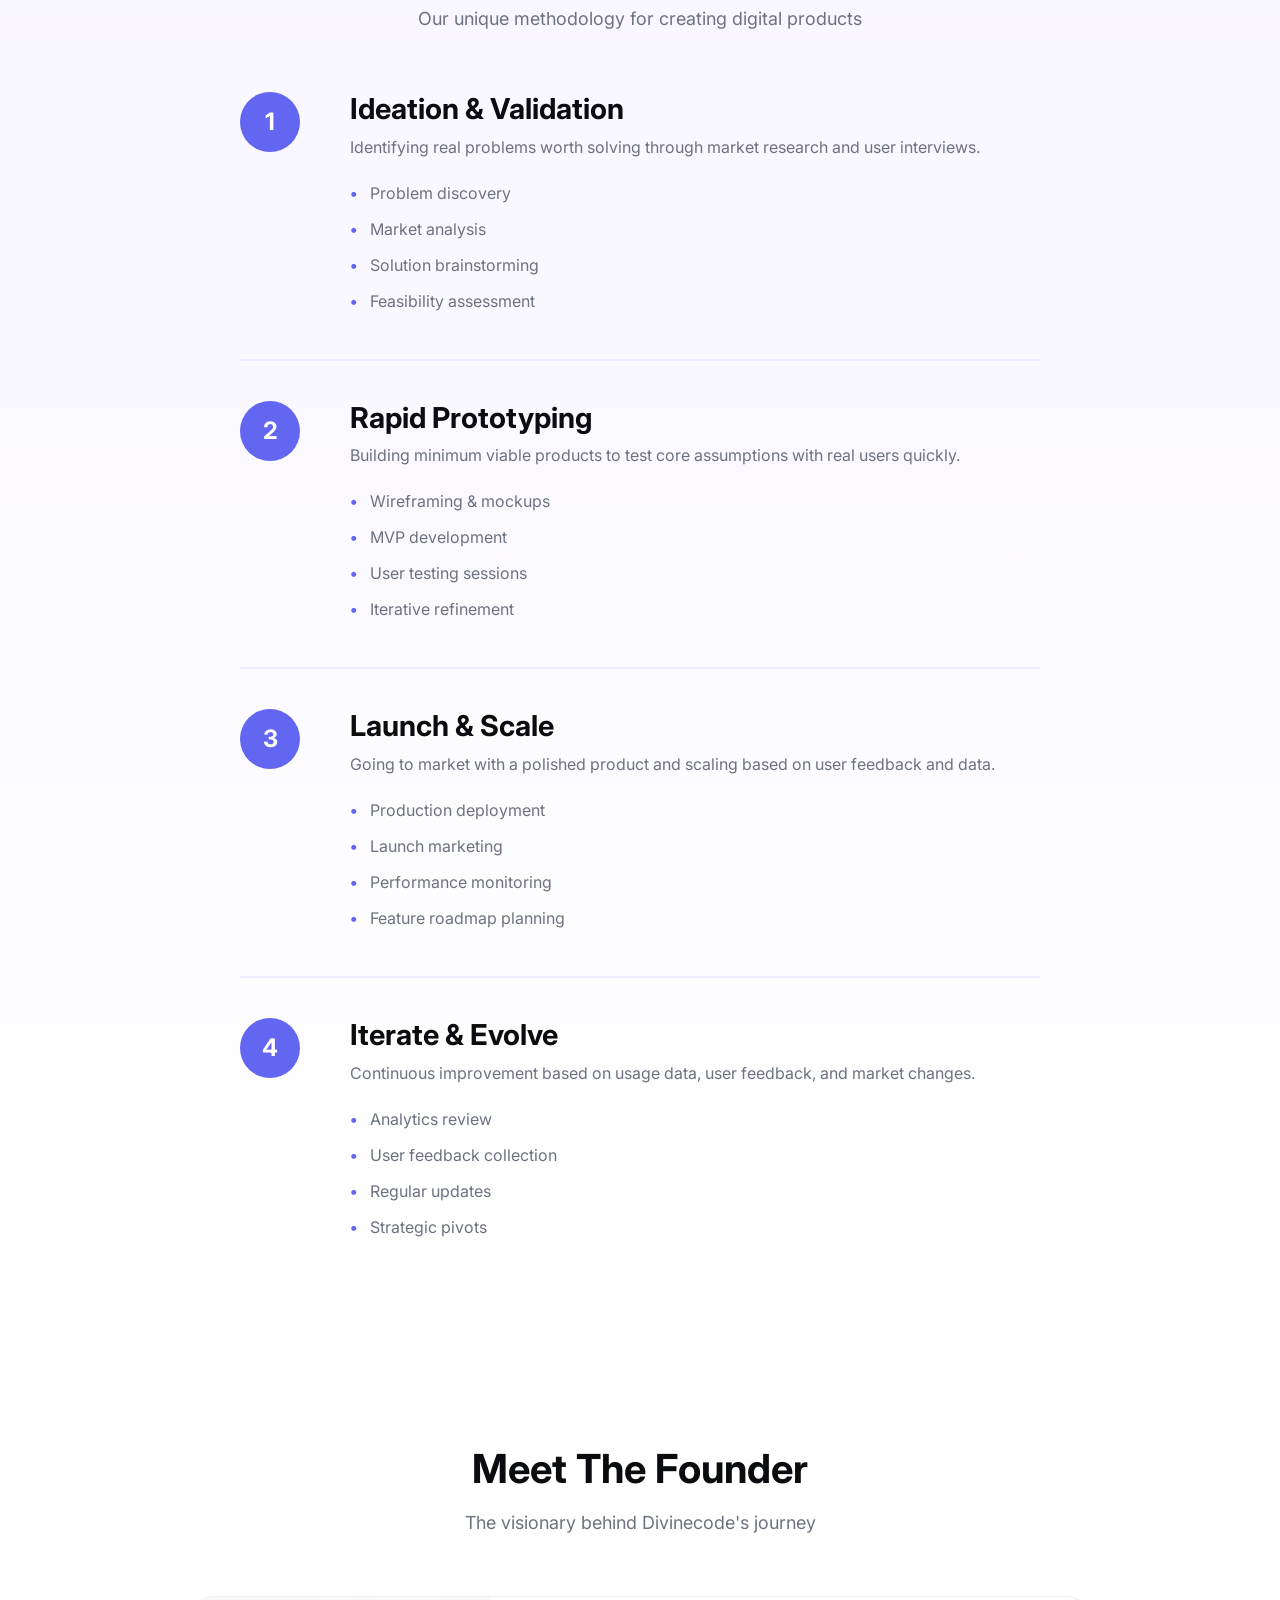
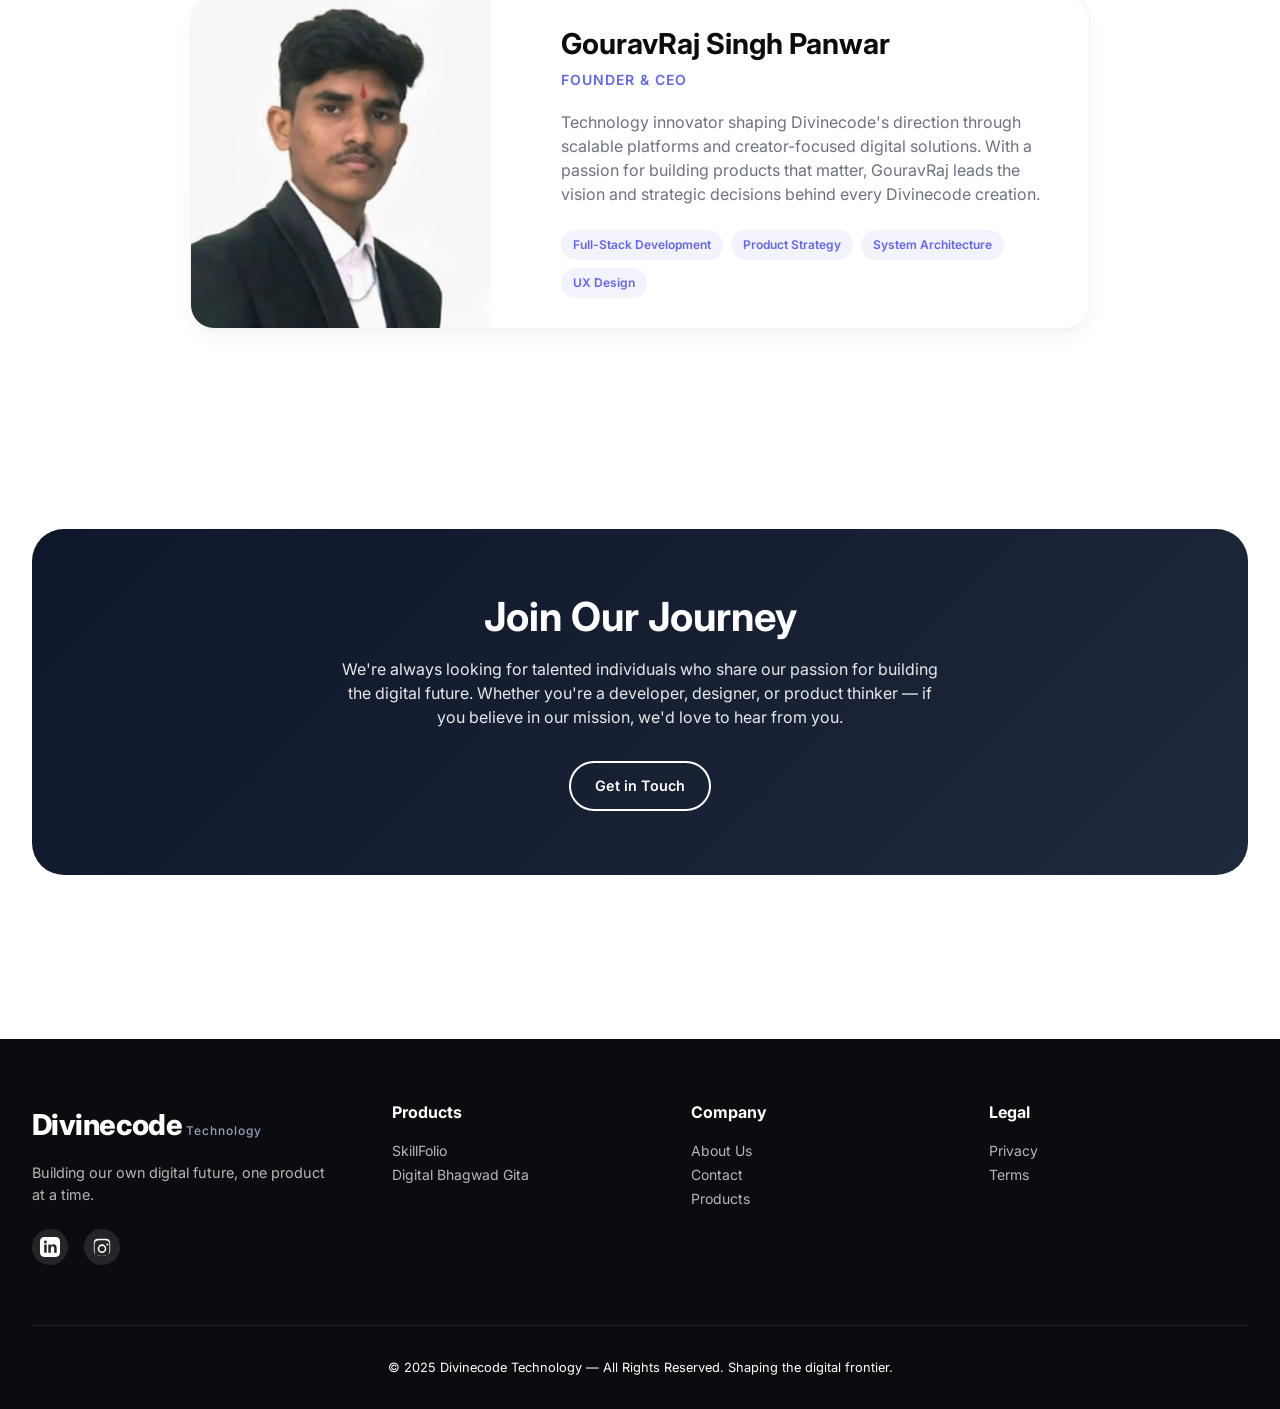
==== commit 4fa2eea8: "Update about.html" ====
--- a/about.html
+++ b/about.html
@@ -9,7 +9,7 @@
         content="Learn about Divinecode Technology - a product studio building the digital future through our own websites, apps, and games.">
     <link rel="preconnect" href="https://fonts.googleapis.com">
     <link rel="preconnect" href="https://fonts.gstatic.com" crossorigin>
-    <link rel="icon" type="image/x-icon" href="Divinecodetechnology.ico">
+    <link rel="icon" type="image/x-icon" href="favicon.ico">
     <link
         href="https://fonts.googleapis.com/css2?family=Inter:opsz,wght@14..32,300;14..32,400;14..32,500;14..32,600;14..32,700;14..32,800&display=swap"
         rel="stylesheet">
@@ -62,7 +62,7 @@
                 <div class="page-hero__content fade">
                     <div class="page-hero__badge">Our Story</div>
                     <h1 id="page-hero-heading" class="page-hero__title">Building Our Own Digital Future</h1>
-                    <p class="page-hero__description">A product-studio creating Websites, Apps & Games — all
+                    <p class="page-hero__description">DivineCodes Technology is A product-studio creating Websites, Apps & Games — all
                         conceptualized, built, and owned by us.</p>
                 </div>
             </div>
@@ -83,12 +83,12 @@
                                 the world.
                             </p>
                             <p class="story__paragraph">
-                                We don't follow the traditional agency model. We don't work "for clients" —
+                                DivineCodes Technology don't follow the traditional agency model. We don't work "for clients" —
                                 <span class="highlight">we build our own universe of digital products</span> that solve
                                 real problems, spark creativity, and push technological boundaries.
                             </p>
                             <p class="story__paragraph">
-                                Founded on the principle of true ownership, every line of code, every design element,
+                                DivineCodes Technology is founded on the principle of true ownership, every line of code, every design element,
                                 and every user experience is crafted with a singular vision: to create digital tools
                                 that matter, that last, and that inspire.
                             </p>
@@ -471,4 +471,4 @@
     <script src="about.js"></script>
 </body>
 
-</html>+</html>
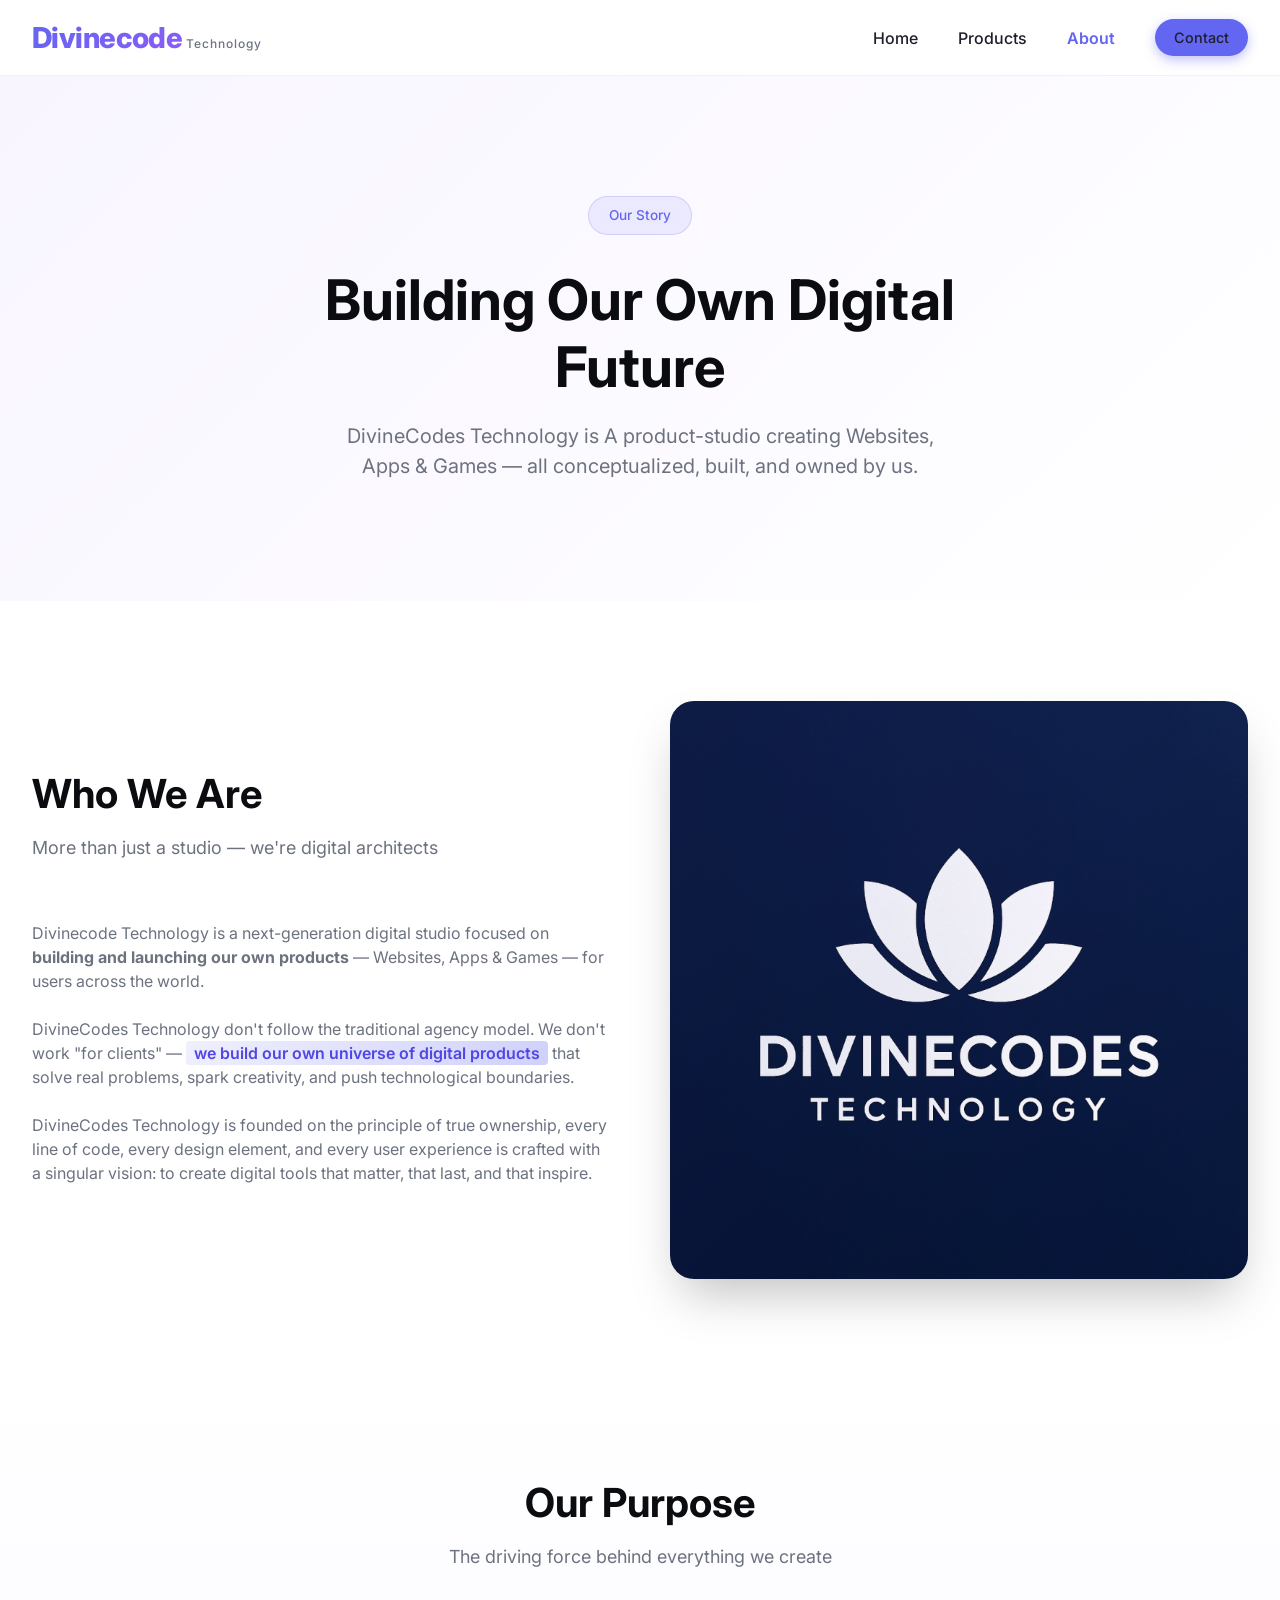
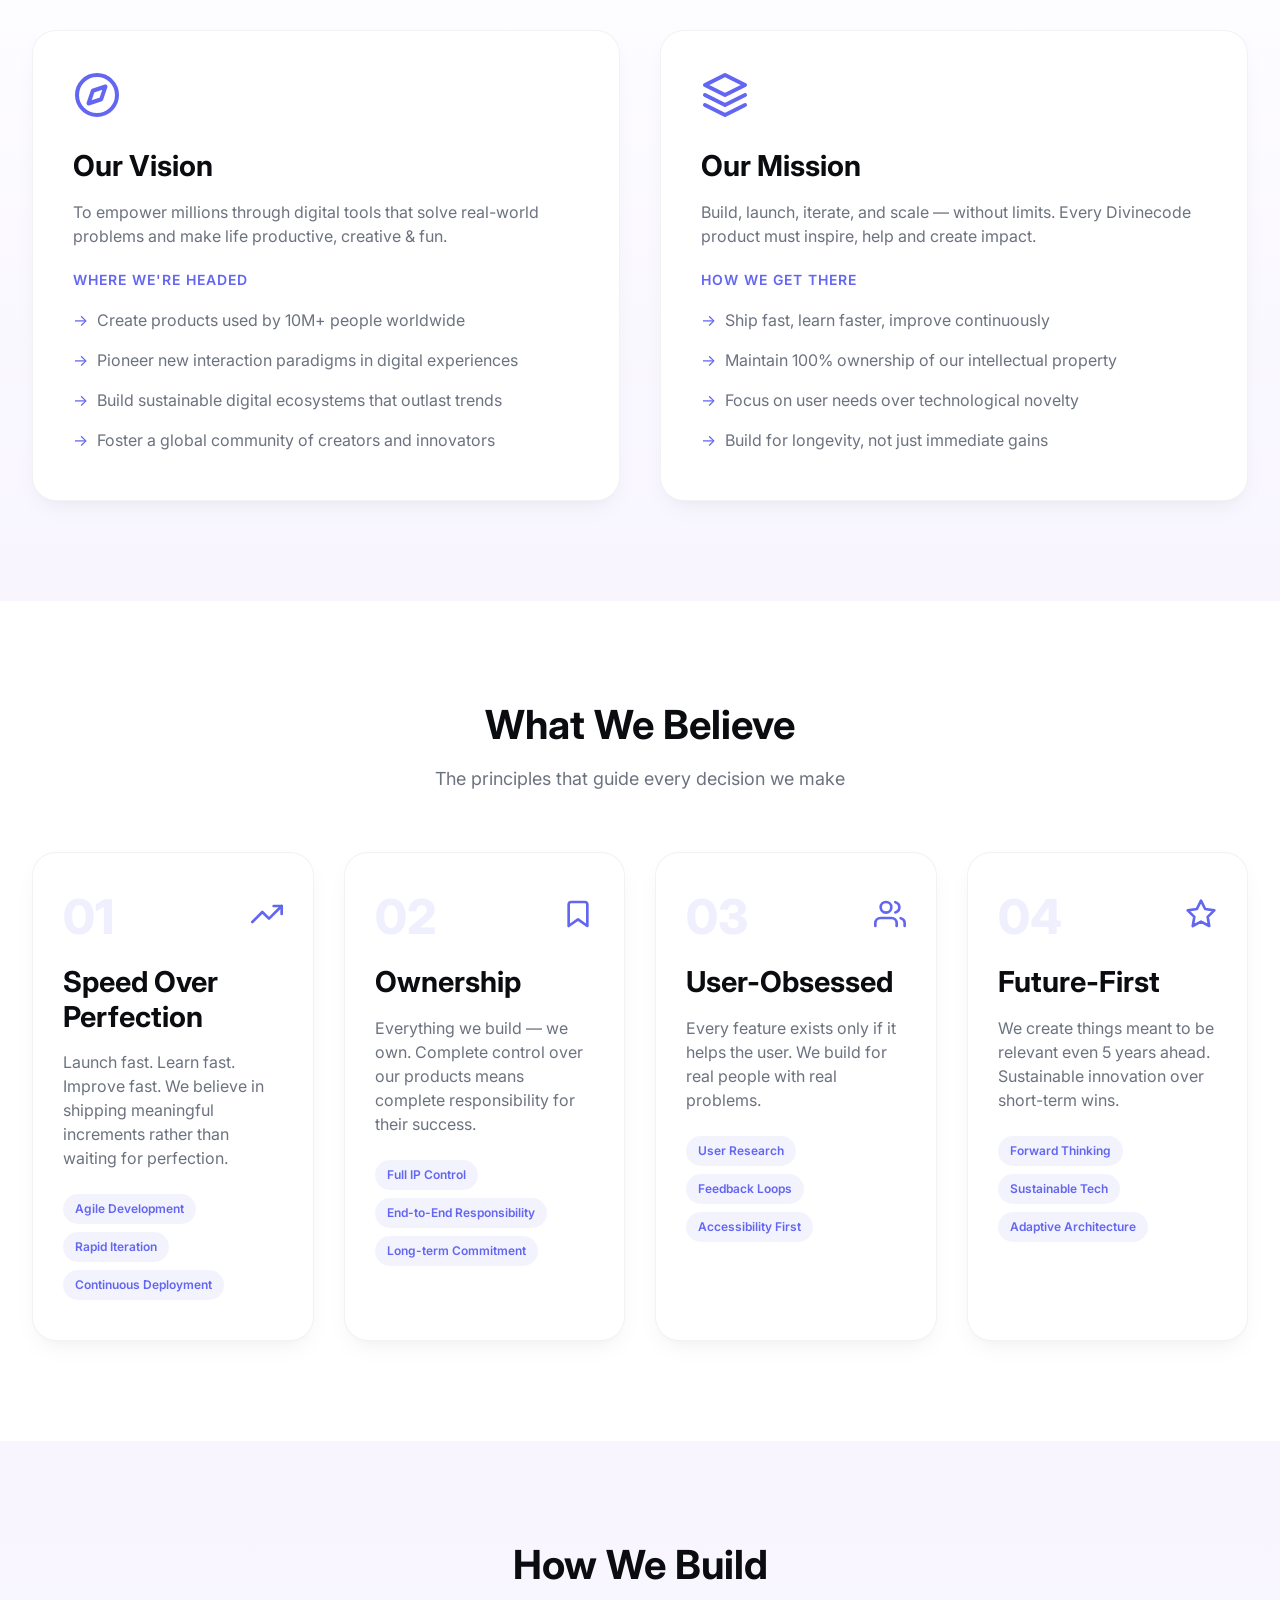
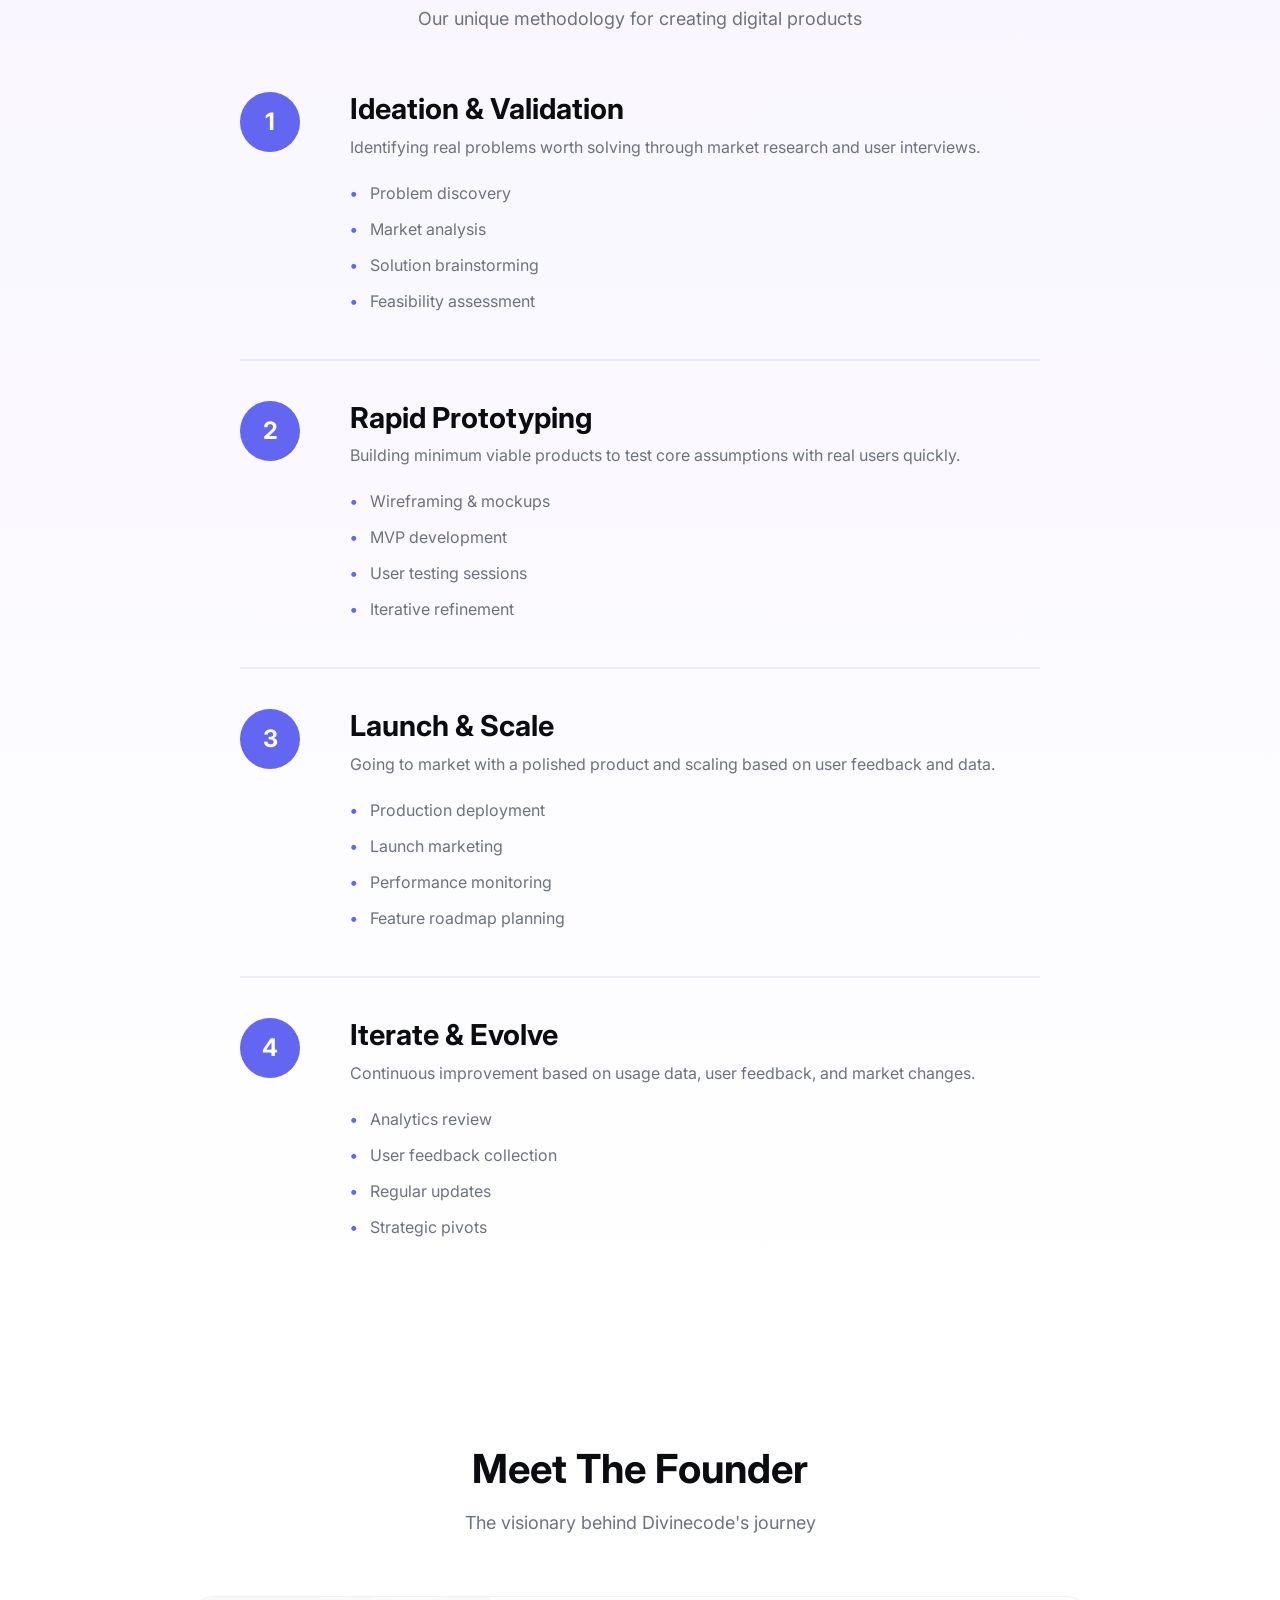
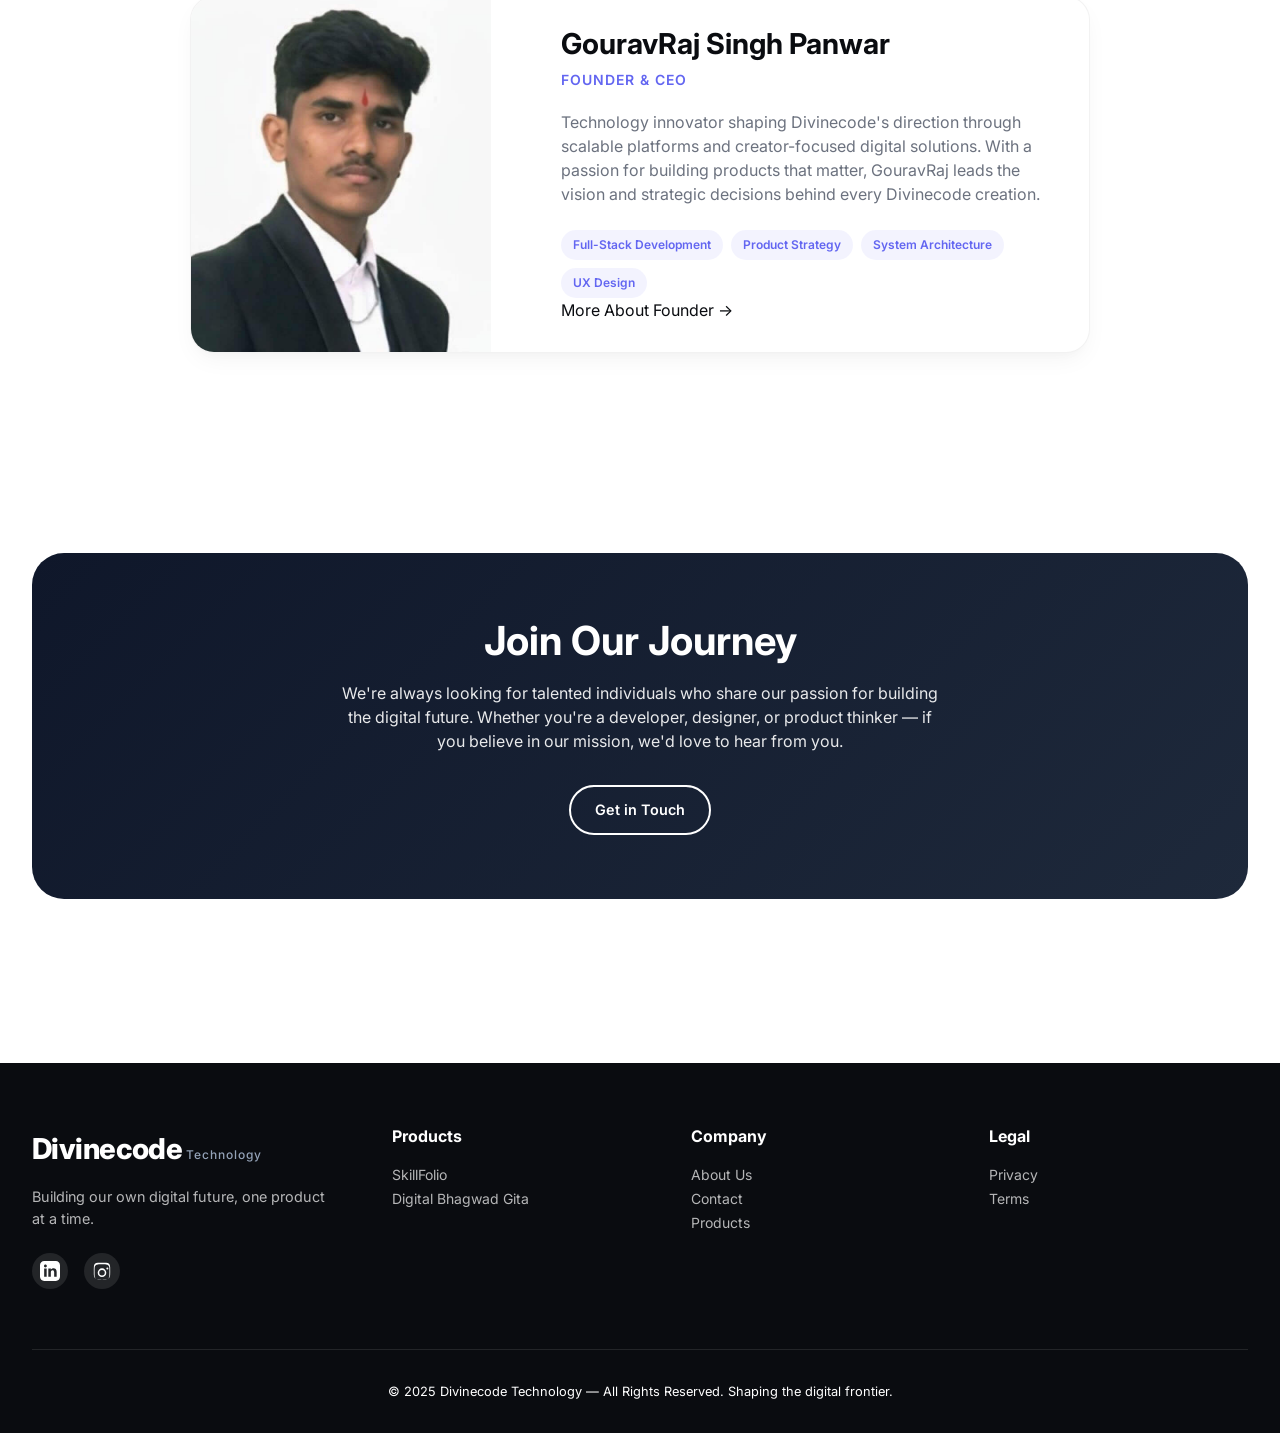
==== commit 4482b11d: "Update about.html" ====
--- a/about.html
+++ b/about.html
@@ -383,6 +383,10 @@
                                 <span class="expertise-tag">System Architecture</span>
                                 <span class="expertise-tag">UX Design</span>
                             </div>
+                            <div class="team-card__action">
+    <a href="founder.html" class="team-card__btn">
+        More About Founder →
+    </a>
                         </div>
                     </article>
                 </div>
@@ -440,7 +444,7 @@
                         <ul style="list-style: none; margin-top: 1rem;">
                             <li><a href="https://skillfolio.tech" class="footer__link" target="_blank">SkillFolio</a>
                             </li>
-                            <li><a href="https://divinecodestechnology.netlify.app/" class="footer__link">Digital
+                            <li><a href="https://digitalbhagwadgita.divinecodes.tech/" class="footer__link">Digital
                                     Bhagwad Gita</a></li>
                         </ul>
                     </div>
